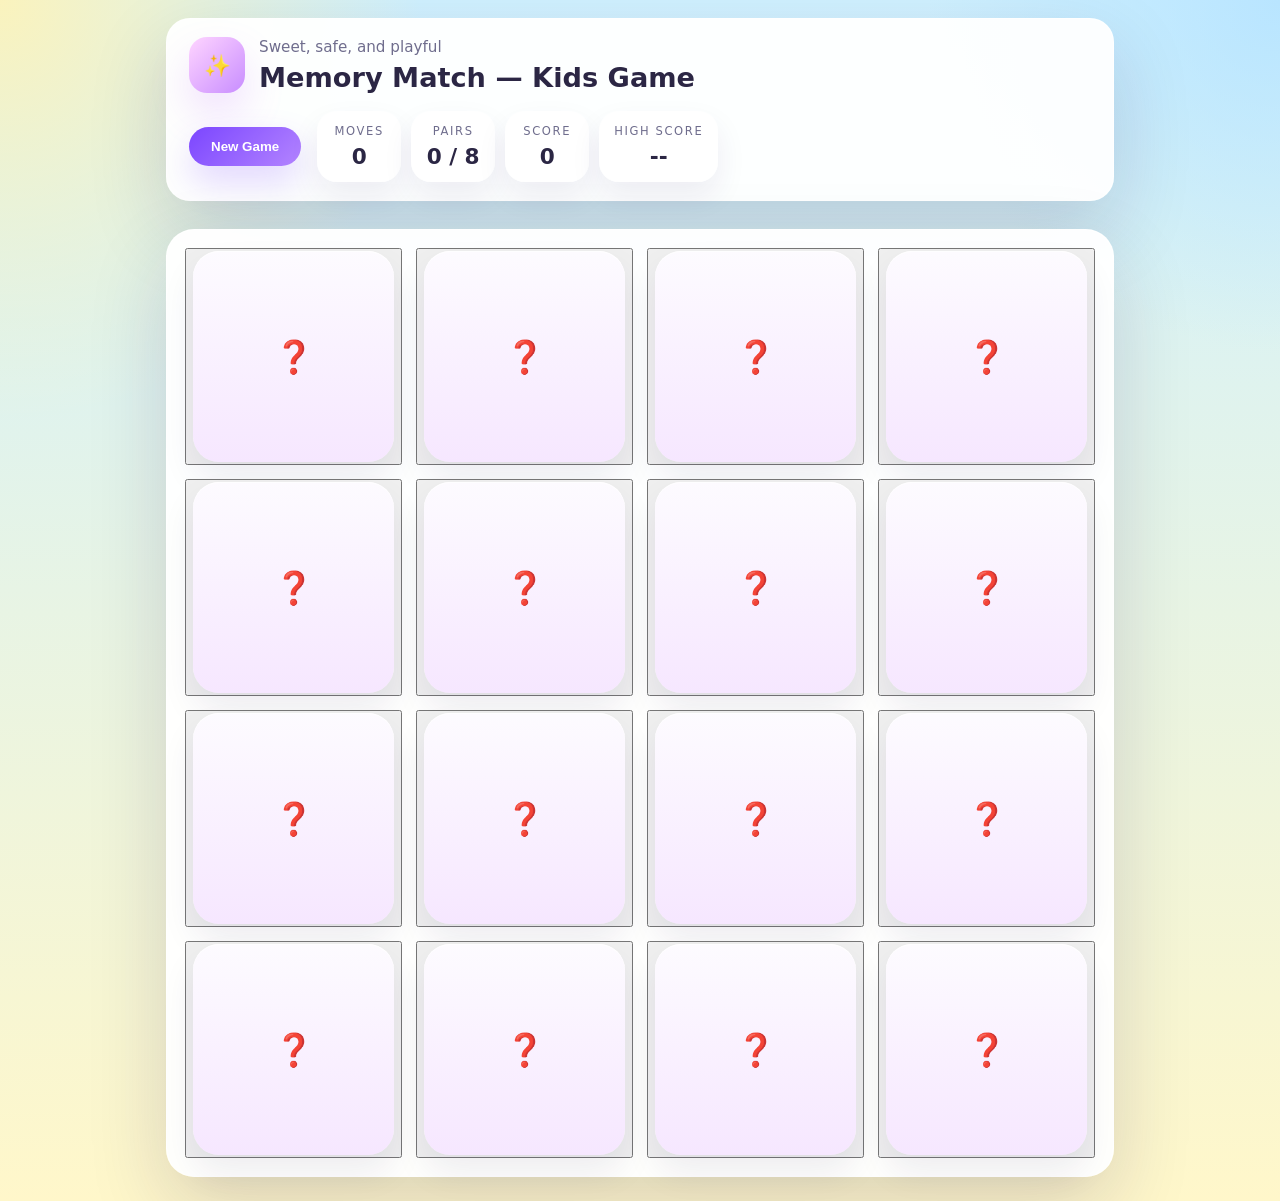
==== index.html @ 4221dbd0 "Add files via upload" ====
﻿<!DOCTYPE html>
<html lang="en">
<head>
  <meta charset="utf-8" />
  <meta name="viewport" content="width=device-width, initial-scale=1" />
  <title>Memory Match — Kids Game</title>
  <link rel="stylesheet" href="styles.css">
</head>
<body>
  <div class="page-shell">
    <header class="game-header">
      <div class="title-block">
        <div class="title-badge">✨</div>
        <div>
          <p class="subtitle">Sweet, safe, and playful</p>
          <h2>Memory Match — Kids Game</h2>
        </div>
      </div>

      <div class="header-controls">
        <button id="new-game" class="primary-button">New Game</button>
        <div class="score-board">
          <div class="score-chip"><span>Moves</span><strong id="moves">0</strong></div>
          <div class="score-chip"><span>Pairs</span><strong id="pairs">0 / 8</strong></div>
          <div class="score-chip"><span>Score</span><strong id="score">0</strong></div>
          <div class="score-chip"><span>High Score</span><strong id="high-score">--</strong></div>
        </div>
      </div>
    </header>

    <main class="game-area">
      <section class="board-shell">
        <div id="board" class="board" aria-label="Memory card matching board"></div>
      </section>
    </main>

    <div class="modal-overlay hidden" id="victory-modal" role="dialog" aria-modal="true" aria-labelledby="victory-title">
      <div class="modal-card">
        <div class="modal-hero">🎊</div>
        <h3 id="victory-title">You matched them all!</h3>
        <p class="modal-copy">Your memory is magical — great job!</p>
        <div class="modal-stats">
          <div><span>Moves</span><strong id="win-moves">0</strong></div>
          <div><span>Final Score</span><strong id="win-score">0</strong></div>
          <div><span>Best Score</span><strong id="win-high-score">--</strong></div>
        </div>
        <button id="modal-replay" class="primary-button">Play Again</button>
      </div>
    </div>

    <div class="confetti-layer" aria-hidden="true"></div>
  </div>

  <script src="script.js"></script>
</body>
</html>
---- styles.css ----
﻿:root {
  --sky: #7ce6ff;
  --sun: #fff59d;
  --cloud: #ffffff;
  --card: #fffdf9;
  --text: #2b2644;
  --text-muted: #6f6d8d;
  --primary: #7b46ff;
  --primary-soft: #b384ff;
  --shadow: 0 30px 80px rgba(29, 16, 83, 0.16);
}
* { box-sizing: border-box; }
html, body { margin: 0; min-height: 100%; }
body {
  font-family: 'Inter', system-ui, -apple-system, BlinkMacSystemFont, 'Segoe UI', sans-serif;
  background: radial-gradient(circle at top left, rgba(255, 243, 182, 0.9), transparent 24%),
              radial-gradient(circle at top right, rgba(179, 226, 255, 0.8), transparent 20%),
              linear-gradient(180deg, #d0f1ff 0%, #fff7ca 100%);
  color: var(--text);
}
img { display: block; max-width: 100%; }
.page-shell { max-width: 980px; margin: 0 auto; padding: 18px 16px 24px; }
.game-header {
  display: flex;
  flex-wrap: wrap;
  align-items: center;
  justify-content: space-between;
  gap: 18px;
  padding: 18px 22px;
  border-radius: 24px;
  background: rgba(255,255,255,0.94);
  box-shadow: var(--shadow);
  border: 1px solid rgba(255,255,255,0.85);
}
.title-block {
  display: flex;
  align-items: center;
  gap: 14px;
}
.title-badge {
  width: 56px;
  height: 56px;
  border-radius: 18px;
  display: grid;
  place-items: center;
  font-size: 1.35rem;
  background: linear-gradient(135deg, #ffd5ff, #c88dff);
  box-shadow: 0 20px 40px rgba(178, 84, 255, 0.18);
}
.subtitle {
  margin: 0 0 6px;
  color: var(--text-muted);
  font-size: 0.95rem;
}
.game-header h2 {
  margin: 0;
  font-size: 1.7rem;
}
.header-controls {
  display: flex;
  flex-wrap: wrap;
  align-items: center;
  gap: 16px;
}
.primary-button {
  background: linear-gradient(135deg, var(--primary), var(--primary-soft));
  border: none;
  color: white;
  padding: 12px 22px;
  border-radius: 999px;
  font-weight: 700;
  cursor: pointer;
  transition: transform 180ms ease, box-shadow 180ms ease;
  box-shadow: 0 16px 34px rgba(123, 70, 255, 0.22);
}
.primary-button:hover {
  transform: translateY(-2px);
  box-shadow: 0 22px 48px rgba(123, 70, 255, 0.26);
}
.score-board {
  display: grid;
  grid-template-columns: repeat(4, minmax(0, auto));
  gap: 10px;
}
.score-chip {
  background: rgba(255,255,255,0.96);
  border: 1px solid rgba(255,255,255,0.9);
  border-radius: 20px;
  padding: 12px 14px;
  min-width: 84px;
  text-align: center;
  box-shadow: 0 14px 30px rgba(55, 29, 107, 0.08);
}
.score-chip span {
  display: block;
  font-size: 0.72rem;
  text-transform: uppercase;
  letter-spacing: 0.14em;
  color: var(--text-muted);
}
.score-chip strong {
  display: block;
  margin-top: 6px;
  font-size: 1.35rem;
  color: var(--text);
}
.game-area {
  margin-top: 28px;
}
.board-shell {
  padding: 18px;
  border-radius: 28px;
  background: rgba(255,255,255,0.96);
  box-shadow: var(--shadow);
  border: 1px solid rgba(255,255,255,0.9);
}
.board {
  display: grid;
  grid-template-columns: repeat(4, minmax(0, 1fr));
  gap: 14px;
}
.card {
  width: 100%;
  aspect-ratio: 1 / 1;
  perspective: 1100px;
  min-height: 0;
}
.card-inner {
  width: 100%;
  height: 100%;
  position: relative;
  transform-style: preserve-3d;
  transition: transform 0.55s ease;
  cursor: pointer;
}
.card.revealed .card-inner {
  transform: rotateY(180deg);
}
.card-front,
.card-back {
  position: absolute;
  inset: 0;
  border-radius: 26px;
  backface-visibility: hidden;
  display: grid;
  place-items: center;
  transition: box-shadow 180ms ease, transform 180ms ease;
}
.card-front {
  background: linear-gradient(180deg, #fdfbff 0%, #f6e7ff 100%);
  box-shadow: inset 0 1px 0 rgba(255,255,255,0.8), 0 18px 34px rgba(38, 24, 89, 0.08);
}
.card-front::before {
  content: '❓';
  font-size: 2rem;
}
.card-back {
  transform: rotateY(180deg);
  background: linear-gradient(180deg, #ffffff 0%, #ffd9ff 100%);
  border: 1px solid rgba(255,255,255,0.85);
}
.card-back .emoji {
  font-size: clamp(2.2rem, 3vw, 3.6rem);
}
.card:hover:not(.revealed):not(.matched) .card-inner {
  transform: translateY(-4px);
}
.card.revealed .card-front,
.card.matched .card-front {
  box-shadow: inset 0 1px 0 rgba(255,255,255,0.9), 0 24px 40px rgba(84, 63, 167, 0.16);
}
.card.matched .card-inner {
  animation: pop-match 240ms ease forwards;
}
@keyframes pop-match {
  0% { transform: rotateY(180deg) scale(1); }
  50% { transform: rotateY(180deg) scale(1.08); }
  100% { transform: rotateY(180deg) scale(1); }
}
.modal-overlay {
  position: fixed;
  inset: 0;
  background: rgba(35, 24, 67, 0.62);
  display: flex;
  align-items: center;
  justify-content: center;
  padding: 20px;
  z-index: 50;
}
.modal-overlay.hidden {
  display: none;
}
.modal-card {
  width: min(520px, 100%);
  border-radius: 30px;
  background: white;
  padding: 32px 28px;
  text-align: center;
  box-shadow: var(--shadow);
  border: 1px solid rgba(255,255,255,0.82);
}
.modal-hero {
  font-size: 3rem;
  margin-bottom: 16px;
}
.modal-card h3 {
  margin: 0;
  font-size: 2rem;
}
.modal-copy {
  margin: 14px auto 20px;
  color: var(--text-muted);
  font-size: 1.05rem;
  max-width: 350px;
  line-height: 1.7;
}
.modal-stats {
  display: grid;
  grid-template-columns: repeat(3, minmax(0, 1fr));
  gap: 12px;
  margin-bottom: 22px;
}
.modal-stats div {
  background: #fbf6ff;
  border: 1px solid #f6edff;
  border-radius: 18px;
  padding: 14px 12px;
}
.modal-stats span {
  display: block;
  color: var(--text-muted);
  font-size: 0.75rem;
  text-transform: uppercase;
  letter-spacing: 0.12em;
}
.modal-stats strong {
  display: block;
  margin-top: 8px;
  font-size: 1.35rem;
  color: var(--text);
}
.confetti-layer {
  position: fixed;
  inset: 0;
  pointer-events: none;
  z-index: 45;
}
.confetti-piece,
.sparkle-piece,
.match-burst-piece {
  position: absolute;
  pointer-events: none;
  opacity: 0;
}
.confetti-piece {
  width: 10px;
  height: 18px;
  border-radius: 4px;
}
.sparkle-piece {
  width: 12px;
  height: 12px;
  border-radius: 999px;
}
.match-burst-piece {
  font-size: 1.1rem;
  line-height: 1;
  transform: translate(-50%, -50%);
  will-change: transform, opacity;
}
@keyframes confetti-fall {
  0% { opacity: 1; transform: translateY(0) rotate(0deg); }
  100% { opacity: 0; transform: translateY(120vh) rotate(720deg); }
}
@keyframes match-burst {
  0% {
    opacity: 1;
    transform: translate(-50%, -50%) scale(1) rotate(0deg);
  }
  100% {
    opacity: 0;
    transform: translate(calc(-50% + var(--dx)), calc(-50% + var(--dy))) scale(1.2) rotate(var(--rot));
  }
}
@keyframes sparkle-pop {
  0% { opacity: 1; transform: scale(0.2) translateY(0); }
  40% { transform: scale(1.1) translateY(-22px); }
  100% { opacity: 0; transform: scale(1.6) translateY(-50px); }
}
@media (max-width: 900px) {
  .hero-banner { grid-template-columns: 1fr; }
  .hero-copy { padding: 22px; }
  .score-board { grid-template-columns: repeat(2, minmax(0, auto)); width: 100%; }
}
@media (max-width: 700px) {
  .page-shell { padding: 20px 16px 28px; }
  .game-header { padding: 20px 20px; }
  .board { gap: 14px; }
}
@media (max-width: 600px) {
  .hero-copy h1 { font-size: 2.3rem; }
  .game-header { flex-direction: column; align-items: stretch; }
  .header-controls { justify-content: center; }
  .score-board { grid-template-columns: repeat(2, minmax(0, auto)); }
}
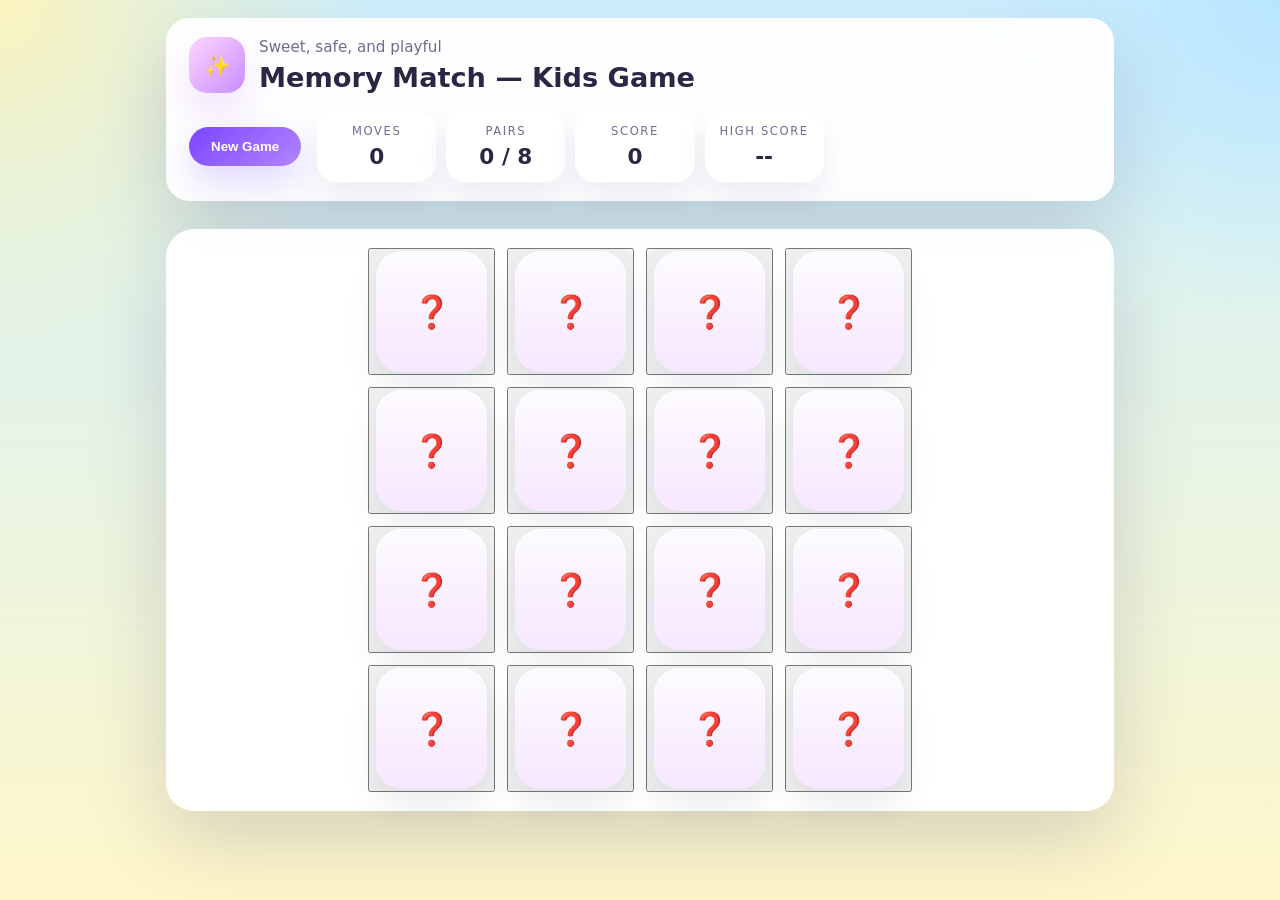
==== commit c221c626: "1st Commit" ====
--- a/index.html
+++ b/index.html
@@ -51,6 +51,8 @@
     <div class="confetti-layer" aria-hidden="true"></div>
   </div>
 
+  <div id="sr-live" class="sr-only" aria-live="polite" aria-atomic="true"></div>
+
   <script src="script.js"></script>
 </body>
 </html>
--- a/styles.css
+++ b/styles.css
@@ -8,6 +8,9 @@
   --primary: #7b46ff;
   --primary-soft: #b384ff;
   --shadow: 0 30px 80px rgba(29, 16, 83, 0.16);
+  /* viewport-derived sizing for a responsive 4x4 grid */
+  --board-viewport-offset: 260px; /* estimated header + paddings */
+  --card-size: clamp(40px, min(calc((100vh - var(--board-viewport-offset)) / 4 - 12px), calc((100vw - 48px) / 4)), 160px);
 }
 * { box-sizing: border-box; }
 html, body { margin: 0; min-height: 100%; }
@@ -19,7 +22,7 @@
   color: var(--text);
 }
 img { display: block; max-width: 100%; }
-.page-shell { max-width: 980px; margin: 0 auto; padding: 18px 16px 24px; }
+.page-shell { max-width: 980px; width: min(980px, 100%); margin: 0 auto; padding: 18px 16px 24px; }
 .game-header {
   display: flex;
   flex-wrap: wrap;
@@ -38,12 +41,12 @@
   gap: 14px;
 }
 .title-badge {
-  width: 56px;
-  height: 56px;
-  border-radius: 18px;
+  width: clamp(44px, 7vw, 56px);
+  height: clamp(44px, 7vw, 56px);
+  border-radius: clamp(12px, 3vw, 18px);
   display: grid;
   place-items: center;
-  font-size: 1.35rem;
+  font-size: clamp(1rem, 2.2vw, 1.35rem);
   background: linear-gradient(135deg, #ffd5ff, #c88dff);
   box-shadow: 0 20px 40px rgba(178, 84, 255, 0.18);
 }
@@ -54,7 +57,7 @@
 }
 .game-header h2 {
   margin: 0;
-  font-size: 1.7rem;
+  font-size: clamp(1.2rem, 2.6vw, 1.7rem);
 }
 .header-controls {
   display: flex;
@@ -77,9 +80,29 @@
   transform: translateY(-2px);
   box-shadow: 0 22px 48px rgba(123, 70, 255, 0.26);
 }
+
+/* Accessible focus styles */
+.card:focus-visible,
+.primary-button:focus-visible,
+.modal-card button:focus-visible {
+  outline: 3px solid rgba(123,70,255,0.18);
+  outline-offset: 4px;
+}
+
+.sr-only {
+  position: absolute !important;
+  width: 1px !important;
+  height: 1px !important;
+  padding: 0 !important;
+  margin: -1px !important;
+  overflow: hidden !important;
+  clip: rect(0, 0, 0, 0) !important;
+  white-space: nowrap !important;
+  border: 0 !important;
+}
 .score-board {
   display: grid;
-  grid-template-columns: repeat(4, minmax(0, auto));
+  grid-template-columns: repeat(4, minmax(0, 1fr));
   gap: 10px;
 }
 .score-chip {
@@ -116,11 +139,17 @@
 }
 .board {
   display: grid;
-  grid-template-columns: repeat(4, minmax(0, 1fr));
-  gap: 14px;
+  /* Force a 4-column layout using the computed card size so 4x4 fits viewport */
+  grid-template-columns: repeat(4, var(--card-size));
+  grid-auto-rows: var(--card-size);
+  gap: 12px;
+  align-items: start;
+  justify-content: center;
+  width: 100%;
 }
 .card {
-  width: 100%;
+  width: var(--card-size);
+  height: var(--card-size);
   aspect-ratio: 1 / 1;
   perspective: 1100px;
   min-height: 0;
@@ -290,16 +319,30 @@
 @media (max-width: 900px) {
   .hero-banner { grid-template-columns: 1fr; }
   .hero-copy { padding: 22px; }
-  .score-board { grid-template-columns: repeat(2, minmax(0, auto)); width: 100%; }
+  .score-board { grid-template-columns: repeat(2, minmax(0, 1fr)); width: 100%; }
+  .board { grid-template-columns: repeat(4, minmax(60px, 1fr)); gap: 12px; }
 }
 @media (max-width: 700px) {
   .page-shell { padding: 20px 16px 28px; }
   .game-header { padding: 20px 20px; }
-  .board { gap: 14px; }
+  .board { grid-template-columns: repeat(4, minmax(48px, 1fr)); gap: 10px; }
 }
 @media (max-width: 600px) {
   .hero-copy h1 { font-size: 2.3rem; }
   .game-header { flex-direction: column; align-items: stretch; }
   .header-controls { justify-content: center; }
-  .score-board { grid-template-columns: repeat(2, minmax(0, auto)); }
-}
+  .score-board { grid-template-columns: repeat(2, minmax(0, 1fr)); }
+  .primary-button { padding: 10px 16px; font-size: 0.95rem; }
+}
+@media (max-width: 420px) {
+  .board { grid-template-columns: repeat(4, minmax(40px, 1fr)); gap: 8px; }
+  .modal-card { padding: 20px; }
+  .modal-hero { font-size: 2rem; }
+}
+
+@media (max-width: 480px) {
+  .page-shell { max-width: 100%; padding-left: 12px; padding-right: 12px; }
+  .score-chip { min-width: 0; padding: 10px 8px; font-size: 0.9rem; }
+  .header-controls { gap: 8px; align-items: center; }
+  .title-block { gap: 10px; }
+}
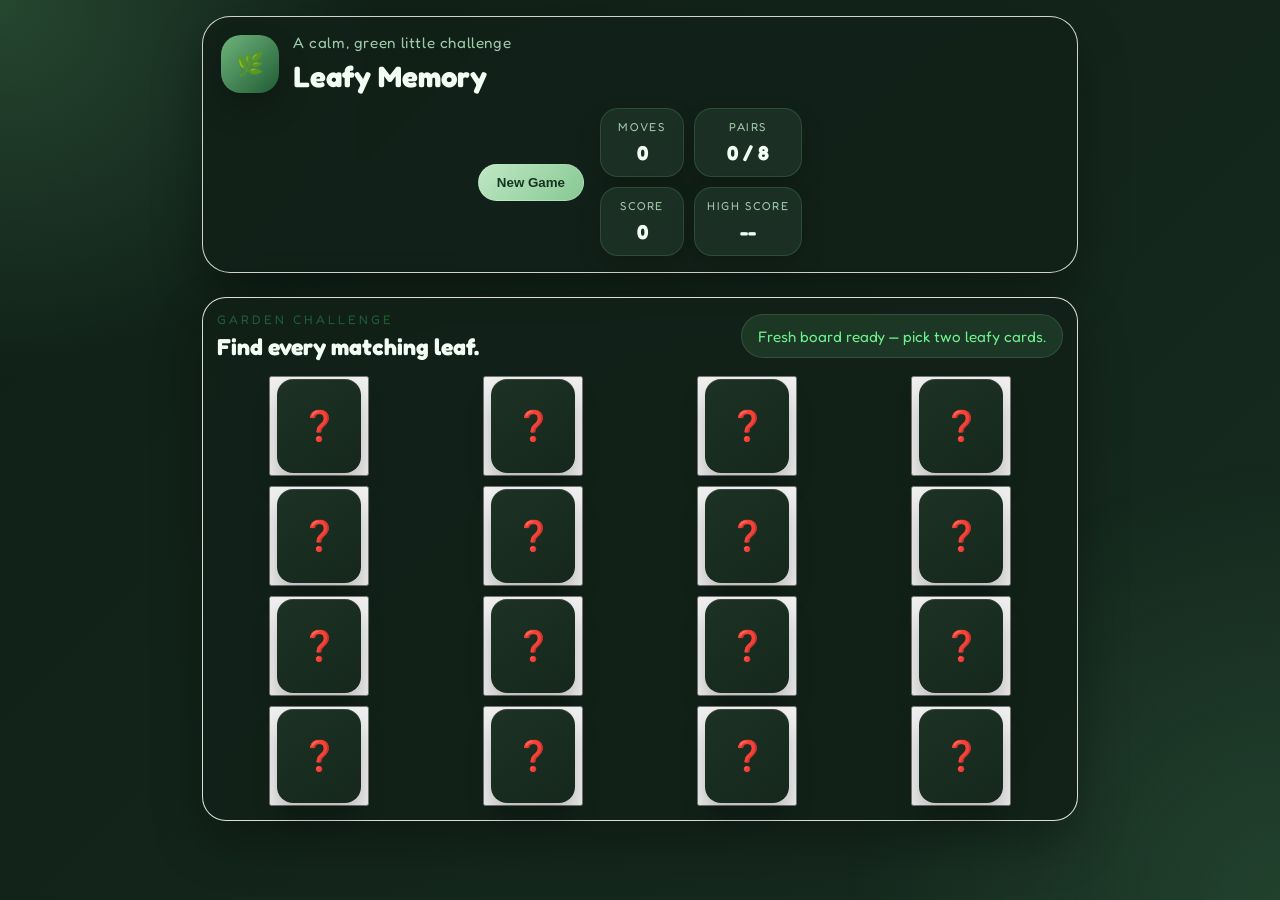
==== commit b389cdac: "lol" ====
--- a/index.html
+++ b/index.html
@@ -3,17 +3,21 @@
 <head>
   <meta charset="utf-8" />
   <meta name="viewport" content="width=device-width, initial-scale=1" />
-  <title>Memory Match — Kids Game</title>
-  <link rel="stylesheet" href="styles.css">
+  <meta name="theme-color" content="#e7f7e9" />
+  <title>Leafy Memory</title>
+  <link rel="preconnect" href="https://fonts.googleapis.com" />
+  <link rel="preconnect" href="https://fonts.gstatic.com" crossorigin />
+  <link href="https://fonts.googleapis.com/css2?family=Fredoka:wght@400;500;600;700&display=swap" rel="stylesheet" />
+  <link rel="stylesheet" href="styles.css" />
 </head>
 <body>
   <div class="page-shell">
     <header class="game-header">
       <div class="title-block">
-        <div class="title-badge">✨</div>
+        <div class="title-badge">🌿</div>
         <div>
-          <p class="subtitle">Sweet, safe, and playful</p>
-          <h2>Memory Match — Kids Game</h2>
+          <p class="subtitle">A calm, green little challenge</p>
+          <h1>Leafy Memory</h1>
         </div>
       </div>
 
@@ -30,15 +34,22 @@
 
     <main class="game-area">
       <section class="board-shell">
+        <div class="board-intro">
+          <div>
+            <p class="eyebrow">Garden challenge</p>
+            <h2>Find every matching leaf.</h2>
+          </div>
+          <div id="game-status" class="status-pill" aria-live="polite">Flip two cards to begin your leafy quest.</div>
+        </div>
         <div id="board" class="board" aria-label="Memory card matching board"></div>
       </section>
     </main>
 
     <div class="modal-overlay hidden" id="victory-modal" role="dialog" aria-modal="true" aria-labelledby="victory-title">
       <div class="modal-card">
-        <div class="modal-hero">🎊</div>
+        <div class="modal-hero">🎉</div>
         <h3 id="victory-title">You matched them all!</h3>
-        <p class="modal-copy">Your memory is magical — great job!</p>
+        <p class="modal-copy">Your memory is blooming beautifully.</p>
         <div class="modal-stats">
           <div><span>Moves</span><strong id="win-moves">0</strong></div>
           <div><span>Final Score</span><strong id="win-score">0</strong></div>
@@ -51,8 +62,6 @@
     <div class="confetti-layer" aria-hidden="true"></div>
   </div>
 
-  <div id="sr-live" class="sr-only" aria-live="polite" aria-atomic="true"></div>
-
   <script src="script.js"></script>
 </body>
 </html>
--- a/styles.css
+++ b/styles.css
@@ -1,39 +1,48 @@
 ﻿:root {
-  --sky: #7ce6ff;
-  --sun: #fff59d;
-  --cloud: #ffffff;
-  --card: #fffdf9;
-  --text: #2b2644;
-  --text-muted: #6f6d8d;
-  --primary: #7b46ff;
-  --primary-soft: #b384ff;
-  --shadow: 0 30px 80px rgba(29, 16, 83, 0.16);
-  /* viewport-derived sizing for a responsive 4x4 grid */
-  --board-viewport-offset: 260px; /* estimated header + paddings */
-  --card-size: clamp(40px, min(calc((100vh - var(--board-viewport-offset)) / 4 - 12px), calc((100vw - 48px) / 4)), 160px);
+  --bg: #0f1f16;
+  --bg-deep: #172b20;
+  --panel: rgba(18, 33, 24, 0.92);
+  --panel-strong: #1c2f25;
+  --text: #f3fff4;
+  --muted: #9fcaa8;
+  --accent: #3d8f54;
+  --accent-dark: #1f5c34;
+  --accent-soft: #6fb57b;
+  --accent-strong: #6ef08d;
+  --shadow: 0 22px 50px rgba(0, 0, 0, 0.32);
+  --card-front: linear-gradient(145deg, #1d3124 0%, #16281d 100%);
+  --card-back: linear-gradient(145deg, #285535 0%, #183423 100%);
 }
 * { box-sizing: border-box; }
 html, body { margin: 0; min-height: 100%; }
 body {
-  font-family: 'Inter', system-ui, -apple-system, BlinkMacSystemFont, 'Segoe UI', sans-serif;
-  background: radial-gradient(circle at top left, rgba(255, 243, 182, 0.9), transparent 24%),
-              radial-gradient(circle at top right, rgba(179, 226, 255, 0.8), transparent 20%),
-              linear-gradient(180deg, #d0f1ff 0%, #fff7ca 100%);
+  font-family: 'Fredoka', 'Trebuchet MS', sans-serif;
+  background:
+    radial-gradient(circle at top left, rgba(109, 196, 130, 0.24), transparent 24%),
+    linear-gradient(135deg, var(--bg) 0%, var(--bg-deep) 100%);
   color: var(--text);
 }
+body::before {
+  content: '';
+  position: fixed;
+  inset: 0;
+  background: radial-gradient(circle at bottom right, rgba(83, 170, 106, 0.18), transparent 28%);
+  pointer-events: none;
+}
 img { display: block; max-width: 100%; }
-.page-shell { max-width: 980px; width: min(980px, 100%); margin: 0 auto; padding: 18px 16px 24px; }
+.page-shell { max-width: 900px; margin: 0 auto; padding: 16px 12px 24px; }
 .game-header {
   display: flex;
   flex-wrap: wrap;
   align-items: center;
   justify-content: space-between;
-  gap: 18px;
-  padding: 18px 22px;
-  border-radius: 24px;
-  background: rgba(255,255,255,0.94);
+  gap: 14px;
+  padding: 16px 18px;
+  border-radius: 28px;
+  background: var(--panel);
   box-shadow: var(--shadow);
-  border: 1px solid rgba(255,255,255,0.85);
+  border: 1px solid rgba(255, 255, 255, 0.8);
+  backdrop-filter: blur(10px);
 }
 .title-block {
   display: flex;
@@ -41,23 +50,24 @@
   gap: 14px;
 }
 .title-badge {
-  width: clamp(44px, 7vw, 56px);
-  height: clamp(44px, 7vw, 56px);
-  border-radius: clamp(12px, 3vw, 18px);
+  width: 58px;
+  height: 58px;
+  border-radius: 20px;
   display: grid;
   place-items: center;
-  font-size: clamp(1rem, 2.2vw, 1.35rem);
-  background: linear-gradient(135deg, #ffd5ff, #c88dff);
-  box-shadow: 0 20px 40px rgba(178, 84, 255, 0.18);
+  font-size: 1.4rem;
+  background: linear-gradient(135deg, var(--accent-soft), var(--accent-dark));
+  box-shadow: 0 16px 30px rgba(0, 0, 0, 0.24);
 }
 .subtitle {
   margin: 0 0 6px;
-  color: var(--text-muted);
+  color: var(--muted);
   font-size: 0.95rem;
-}
-.game-header h2 {
+  letter-spacing: 0.04em;
+}
+.game-header h1 {
   margin: 0;
-  font-size: clamp(1.2rem, 2.6vw, 1.7rem);
+  font-size: clamp(1.5rem, 2.3vw, 2rem);
 }
 .header-controls {
   display: flex;
@@ -66,93 +76,98 @@
   gap: 16px;
 }
 .primary-button {
-  background: linear-gradient(135deg, var(--primary), var(--primary-soft));
-  border: none;
-  color: white;
-  padding: 12px 22px;
+  background: linear-gradient(135deg, #bfe8c2 0%, #87c894 100%);
+  border: 1px solid rgba(255, 255, 255, 0.18);
+  color: #163321;
+  padding: 10px 18px;
   border-radius: 999px;
   font-weight: 700;
   cursor: pointer;
-  transition: transform 180ms ease, box-shadow 180ms ease;
-  box-shadow: 0 16px 34px rgba(123, 70, 255, 0.22);
+  transition: transform 180ms ease, box-shadow 180ms ease, background 180ms ease;
+  box-shadow: none;
 }
 .primary-button:hover {
-  transform: translateY(-2px);
-  box-shadow: 0 22px 48px rgba(123, 70, 255, 0.26);
-}
-
-/* Accessible focus styles */
-.card:focus-visible,
-.primary-button:focus-visible,
-.modal-card button:focus-visible {
-  outline: 3px solid rgba(123,70,255,0.18);
-  outline-offset: 4px;
-}
-
-.sr-only {
-  position: absolute !important;
-  width: 1px !important;
-  height: 1px !important;
-  padding: 0 !important;
-  margin: -1px !important;
-  overflow: hidden !important;
-  clip: rect(0, 0, 0, 0) !important;
-  white-space: nowrap !important;
-  border: 0 !important;
+  transform: translateY(-1px);
+  background: linear-gradient(135deg, #cfeecf 0%, #95d1a2 100%);
+  box-shadow: none;
 }
 .score-board {
   display: grid;
-  grid-template-columns: repeat(4, minmax(0, 1fr));
+  grid-template-columns: repeat(4, minmax(0, auto));
   gap: 10px;
 }
 .score-chip {
-  background: rgba(255,255,255,0.96);
-  border: 1px solid rgba(255,255,255,0.9);
-  border-radius: 20px;
-  padding: 12px 14px;
+  background: var(--panel-strong);
+  border: 1px solid rgba(109, 196, 130, 0.2);
+  border-radius: 18px;
+  padding: 11px 12px;
   min-width: 84px;
   text-align: center;
-  box-shadow: 0 14px 30px rgba(55, 29, 107, 0.08);
+  box-shadow: 0 10px 24px rgba(0, 0, 0, 0.16);
 }
 .score-chip span {
   display: block;
   font-size: 0.72rem;
   text-transform: uppercase;
   letter-spacing: 0.14em;
-  color: var(--text-muted);
+  color: var(--muted);
 }
 .score-chip strong {
   display: block;
   margin-top: 6px;
-  font-size: 1.35rem;
+  font-size: 1.26rem;
   color: var(--text);
 }
 .game-area {
-  margin-top: 28px;
+  margin-top: 24px;
 }
 .board-shell {
-  padding: 18px;
-  border-radius: 28px;
-  background: rgba(255,255,255,0.96);
+  padding: 14px;
+  border-radius: 24px;
+  background: var(--panel);
   box-shadow: var(--shadow);
-  border: 1px solid rgba(255,255,255,0.9);
+  border: 1px solid rgba(255, 255, 255, 0.85);
+  backdrop-filter: blur(8px);
+}
+.board-intro {
+  display: flex;
+  flex-wrap: wrap;
+  align-items: center;
+  justify-content: space-between;
+  gap: 12px;
+  margin-bottom: 16px;
+}
+.eyebrow {
+  margin: 0 0 6px;
+  font-size: 0.78rem;
+  text-transform: uppercase;
+  letter-spacing: 0.24em;
+  color: var(--accent-dark);
+}
+.board-intro h2 {
+  margin: 0;
+  font-size: clamp(1.15rem, 1.8vw, 1.45rem);
+}
+.status-pill {
+  background: rgba(109, 196, 130, 0.14);
+  color: var(--accent-strong);
+  padding: 0.7rem 1rem;
+  border-radius: 999px;
+  font-size: 0.95rem;
+  border: 1px solid rgba(109, 196, 130, 0.2);
 }
 .board {
   display: grid;
-  /* Force a 4-column layout using the computed card size so 4x4 fits viewport */
-  grid-template-columns: repeat(4, var(--card-size));
-  grid-auto-rows: var(--card-size);
-  gap: 12px;
-  align-items: start;
-  justify-content: center;
+  grid-template-columns: repeat(4, minmax(0, 1fr));
+  gap: 10px;
+}
+.card {
   width: 100%;
-}
-.card {
-  width: var(--card-size);
-  height: var(--card-size);
   aspect-ratio: 1 / 1;
   perspective: 1100px;
   min-height: 0;
+  max-width: 100px;
+  margin: 0 auto;
 }
 .card-inner {
   width: 100%;
@@ -169,34 +184,35 @@
 .card-back {
   position: absolute;
   inset: 0;
-  border-radius: 26px;
+  border-radius: 16px;
   backface-visibility: hidden;
   display: grid;
   place-items: center;
   transition: box-shadow 180ms ease, transform 180ms ease;
 }
 .card-front {
-  background: linear-gradient(180deg, #fdfbff 0%, #f6e7ff 100%);
-  box-shadow: inset 0 1px 0 rgba(255,255,255,0.8), 0 18px 34px rgba(38, 24, 89, 0.08);
+  background: var(--card-front);
+  box-shadow: inset 0 1px 0 rgba(255,255,255,0.12), 0 16px 24px rgba(0, 0, 0, 0.22);
 }
 .card-front::before {
   content: '❓';
-  font-size: 2rem;
+  font-size: 1.85rem;
 }
 .card-back {
   transform: rotateY(180deg);
-  background: linear-gradient(180deg, #ffffff 0%, #ffd9ff 100%);
-  border: 1px solid rgba(255,255,255,0.85);
+  background: var(--card-back);
+  border: 1px solid rgba(109, 196, 130, 0.24);
 }
 .card-back .emoji {
-  font-size: clamp(2.2rem, 3vw, 3.6rem);
+  font-size: clamp(2rem, 3.2vw, 3.2rem);
+  filter: drop-shadow(0 6px 10px rgba(24, 63, 39, 0.12));
 }
 .card:hover:not(.revealed):not(.matched) .card-inner {
-  transform: translateY(-4px);
+  transform: translateY(-3px);
 }
 .card.revealed .card-front,
 .card.matched .card-front {
-  box-shadow: inset 0 1px 0 rgba(255,255,255,0.9), 0 24px 40px rgba(84, 63, 167, 0.16);
+  box-shadow: inset 0 1px 0 rgba(255,255,255,0.9), 0 20px 32px rgba(47, 107, 63, 0.14);
 }
 .card.matched .card-inner {
   animation: pop-match 240ms ease forwards;
@@ -209,7 +225,7 @@
 .modal-overlay {
   position: fixed;
   inset: 0;
-  background: rgba(35, 24, 67, 0.62);
+  background: rgba(24, 63, 39, 0.55);
   display: flex;
   align-items: center;
   justify-content: center;
@@ -226,7 +242,7 @@
   padding: 32px 28px;
   text-align: center;
   box-shadow: var(--shadow);
-  border: 1px solid rgba(255,255,255,0.82);
+  border: 1px solid rgba(255,255,255,0.84);
 }
 .modal-hero {
   font-size: 3rem;
@@ -234,38 +250,38 @@
 }
 .modal-card h3 {
   margin: 0;
-  font-size: 2rem;
+  font-size: 1.8rem;
 }
 .modal-copy {
-  margin: 14px auto 20px;
-  color: var(--text-muted);
-  font-size: 1.05rem;
-  max-width: 350px;
-  line-height: 1.7;
+  margin: 12px auto 18px;
+  color: var(--muted);
+  font-size: 1rem;
+  max-width: 340px;
+  line-height: 1.6;
 }
 .modal-stats {
   display: grid;
   grid-template-columns: repeat(3, minmax(0, 1fr));
-  gap: 12px;
-  margin-bottom: 22px;
+  gap: 10px;
+  margin-bottom: 20px;
 }
 .modal-stats div {
-  background: #fbf6ff;
-  border: 1px solid #f6edff;
-  border-radius: 18px;
-  padding: 14px 12px;
+  background: #f4fdf5;
+  border: 1px solid #e4f4e8;
+  border-radius: 16px;
+  padding: 12px 10px;
 }
 .modal-stats span {
   display: block;
-  color: var(--text-muted);
-  font-size: 0.75rem;
+  color: var(--muted);
+  font-size: 0.72rem;
   text-transform: uppercase;
   letter-spacing: 0.12em;
 }
 .modal-stats strong {
   display: block;
   margin-top: 8px;
-  font-size: 1.35rem;
+  font-size: 1.2rem;
   color: var(--text);
 }
 .confetti-layer {
@@ -317,32 +333,43 @@
   100% { opacity: 0; transform: scale(1.6) translateY(-50px); }
 }
 @media (max-width: 900px) {
-  .hero-banner { grid-template-columns: 1fr; }
-  .hero-copy { padding: 22px; }
-  .score-board { grid-template-columns: repeat(2, minmax(0, 1fr)); width: 100%; }
-  .board { grid-template-columns: repeat(4, minmax(60px, 1fr)); gap: 12px; }
+  .game-header {
+    flex-direction: column;
+    align-items: flex-start;
+  }
+  .header-controls {
+    width: 100%;
+    justify-content: space-between;
+  }
+  .score-board {
+    grid-template-columns: repeat(2, minmax(0, 1fr));
+    width: 100%;
+  }
 }
 @media (max-width: 700px) {
-  .page-shell { padding: 20px 16px 28px; }
-  .game-header { padding: 20px 20px; }
-  .board { grid-template-columns: repeat(4, minmax(48px, 1fr)); gap: 10px; }
+  .page-shell { padding: 12px 10px 20px; }
+  .game-header, .board-shell { padding: 14px; }
+  .board { gap: 8px; }
+  .card { max-width: 82px; }
+  .board-intro { flex-direction: column; align-items: flex-start; }
 }
 @media (max-width: 600px) {
+  .header-controls {
+    flex-direction: column;
+    align-items: stretch;
+  }
+  .primary-button {
+    width: 100%;
+  }
+  .score-board {
+    grid-template-columns: repeat(2, minmax(0, 1fr));
+  }
+  .modal-stats {
+    grid-template-columns: 1fr;
+  }
+}
   .hero-copy h1 { font-size: 2.3rem; }
   .game-header { flex-direction: column; align-items: stretch; }
   .header-controls { justify-content: center; }
-  .score-board { grid-template-columns: repeat(2, minmax(0, 1fr)); }
-  .primary-button { padding: 10px 16px; font-size: 0.95rem; }
-}
-@media (max-width: 420px) {
-  .board { grid-template-columns: repeat(4, minmax(40px, 1fr)); gap: 8px; }
-  .modal-card { padding: 20px; }
-  .modal-hero { font-size: 2rem; }
-}
-
-@media (max-width: 480px) {
-  .page-shell { max-width: 100%; padding-left: 12px; padding-right: 12px; }
-  .score-chip { min-width: 0; padding: 10px 8px; font-size: 0.9rem; }
-  .header-controls { gap: 8px; align-items: center; }
-  .title-block { gap: 10px; }
-}
+  .score-board { grid-template-columns: repeat(2, minmax(0, auto)); }
+}
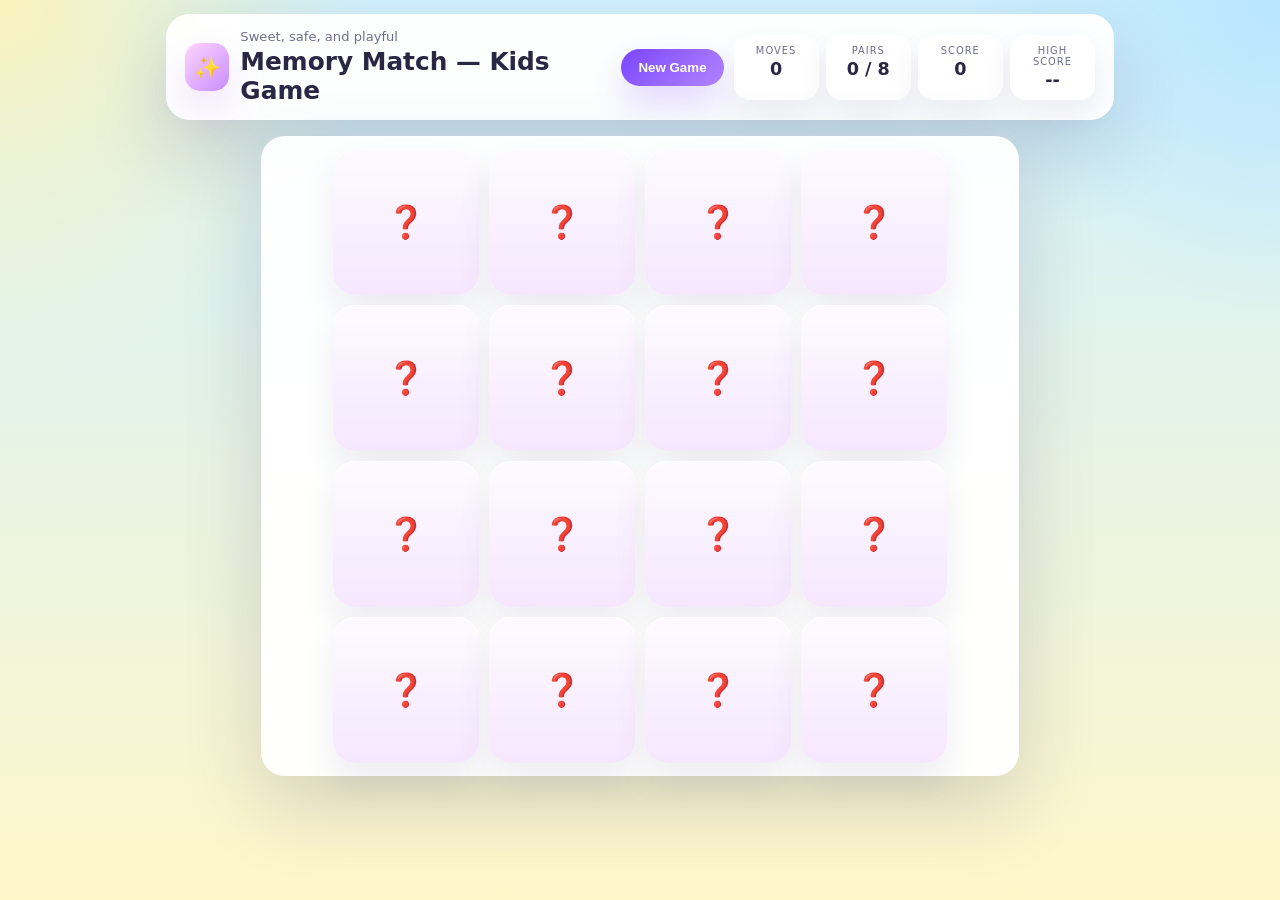
==== commit d1b19b7a: "Merge branch 'main' of https://github.com/bysehrish/Memory-Match" ====
--- a/index.html
+++ b/index.html
@@ -3,21 +3,17 @@
 <head>
   <meta charset="utf-8" />
   <meta name="viewport" content="width=device-width, initial-scale=1" />
-  <meta name="theme-color" content="#e7f7e9" />
-  <title>Leafy Memory</title>
-  <link rel="preconnect" href="https://fonts.googleapis.com" />
-  <link rel="preconnect" href="https://fonts.gstatic.com" crossorigin />
-  <link href="https://fonts.googleapis.com/css2?family=Fredoka:wght@400;500;600;700&display=swap" rel="stylesheet" />
-  <link rel="stylesheet" href="styles.css" />
+  <title>Memory Match — Kids Game</title>
+  <link rel="stylesheet" href="styles.css">
 </head>
 <body>
   <div class="page-shell">
     <header class="game-header">
       <div class="title-block">
-        <div class="title-badge">🌿</div>
+        <div class="title-badge">✨</div>
         <div>
-          <p class="subtitle">A calm, green little challenge</p>
-          <h1>Leafy Memory</h1>
+          <p class="subtitle">Sweet, safe, and playful</p>
+          <h2>Memory Match — Kids Game</h2>
         </div>
       </div>
 
@@ -34,22 +30,15 @@
 
     <main class="game-area">
       <section class="board-shell">
-        <div class="board-intro">
-          <div>
-            <p class="eyebrow">Garden challenge</p>
-            <h2>Find every matching leaf.</h2>
-          </div>
-          <div id="game-status" class="status-pill" aria-live="polite">Flip two cards to begin your leafy quest.</div>
-        </div>
         <div id="board" class="board" aria-label="Memory card matching board"></div>
       </section>
     </main>
 
     <div class="modal-overlay hidden" id="victory-modal" role="dialog" aria-modal="true" aria-labelledby="victory-title">
       <div class="modal-card">
-        <div class="modal-hero">🎉</div>
+        <div class="modal-hero">🎊</div>
         <h3 id="victory-title">You matched them all!</h3>
-        <p class="modal-copy">Your memory is blooming beautifully.</p>
+        <p class="modal-copy">Your memory is magical — great job!</p>
         <div class="modal-stats">
           <div><span>Moves</span><strong id="win-moves">0</strong></div>
           <div><span>Final Score</span><strong id="win-score">0</strong></div>
@@ -62,6 +51,8 @@
     <div class="confetti-layer" aria-hidden="true"></div>
   </div>
 
+  <div id="sr-live" class="sr-only" aria-live="polite" aria-atomic="true"></div>
+
   <script src="script.js"></script>
 </body>
 </html>
--- a/styles.css
+++ b/styles.css
@@ -1,48 +1,39 @@
 ﻿:root {
-  --bg: #0f1f16;
-  --bg-deep: #172b20;
-  --panel: rgba(18, 33, 24, 0.92);
-  --panel-strong: #1c2f25;
-  --text: #f3fff4;
-  --muted: #9fcaa8;
-  --accent: #3d8f54;
-  --accent-dark: #1f5c34;
-  --accent-soft: #6fb57b;
-  --accent-strong: #6ef08d;
-  --shadow: 0 22px 50px rgba(0, 0, 0, 0.32);
-  --card-front: linear-gradient(145deg, #1d3124 0%, #16281d 100%);
-  --card-back: linear-gradient(145deg, #285535 0%, #183423 100%);
+  --sky: #7ce6ff;
+  --sun: #fff59d;
+  --cloud: #ffffff;
+  --card: #fffdf9;
+  --text: #2b2644;
+  --text-muted: #6f6d8d;
+  --primary: #7b46ff;
+  --primary-soft: #b384ff;
+  --shadow: 0 30px 80px rgba(29, 16, 83, 0.16);
+  /* viewport-derived sizing for a responsive 4x4 grid */
+  --board-viewport-offset: 260px; /* estimated header + paddings */
+  --card-size: clamp(40px, min(calc((100vh - var(--board-viewport-offset)) / 4 - 12px), calc((100vw - 48px) / 4)), 160px);
 }
 * { box-sizing: border-box; }
 html, body { margin: 0; min-height: 100%; }
 body {
-  font-family: 'Fredoka', 'Trebuchet MS', sans-serif;
-  background:
-    radial-gradient(circle at top left, rgba(109, 196, 130, 0.24), transparent 24%),
-    linear-gradient(135deg, var(--bg) 0%, var(--bg-deep) 100%);
+  font-family: 'Inter', system-ui, -apple-system, BlinkMacSystemFont, 'Segoe UI', sans-serif;
+  background: radial-gradient(circle at top left, rgba(255, 243, 182, 0.9), transparent 24%),
+              radial-gradient(circle at top right, rgba(179, 226, 255, 0.8), transparent 20%),
+              linear-gradient(180deg, #d0f1ff 0%, #fff7ca 100%);
   color: var(--text);
 }
-body::before {
-  content: '';
-  position: fixed;
-  inset: 0;
-  background: radial-gradient(circle at bottom right, rgba(83, 170, 106, 0.18), transparent 28%);
-  pointer-events: none;
-}
 img { display: block; max-width: 100%; }
-.page-shell { max-width: 900px; margin: 0 auto; padding: 16px 12px 24px; }
+.page-shell { max-width: 980px; margin: 0 auto; padding: 18px 16px 24px; }
 .game-header {
   display: flex;
   flex-wrap: wrap;
   align-items: center;
   justify-content: space-between;
-  gap: 14px;
-  padding: 16px 18px;
-  border-radius: 28px;
-  background: var(--panel);
+  gap: 18px;
+  padding: 18px 22px;
+  border-radius: 24px;
+  background: rgba(255,255,255,0.94);
   box-shadow: var(--shadow);
-  border: 1px solid rgba(255, 255, 255, 0.8);
-  backdrop-filter: blur(10px);
+  border: 1px solid rgba(255,255,255,0.85);
 }
 .title-block {
   display: flex;
@@ -50,24 +41,23 @@
   gap: 14px;
 }
 .title-badge {
-  width: 58px;
-  height: 58px;
-  border-radius: 20px;
+  width: clamp(44px, 7vw, 56px);
+  height: clamp(44px, 7vw, 56px);
+  border-radius: clamp(12px, 3vw, 18px);
   display: grid;
   place-items: center;
-  font-size: 1.4rem;
-  background: linear-gradient(135deg, var(--accent-soft), var(--accent-dark));
-  box-shadow: 0 16px 30px rgba(0, 0, 0, 0.24);
+  font-size: clamp(1rem, 2.2vw, 1.35rem);
+  background: linear-gradient(135deg, #ffd5ff, #c88dff);
+  box-shadow: 0 20px 40px rgba(178, 84, 255, 0.18);
 }
 .subtitle {
   margin: 0 0 6px;
-  color: var(--muted);
+  color: var(--text-muted);
   font-size: 0.95rem;
-  letter-spacing: 0.04em;
-}
-.game-header h1 {
+}
+.game-header h2 {
   margin: 0;
-  font-size: clamp(1.5rem, 2.3vw, 2rem);
+  font-size: clamp(1.2rem, 2.6vw, 1.7rem);
 }
 .header-controls {
   display: flex;
@@ -76,98 +66,79 @@
   gap: 16px;
 }
 .primary-button {
-  background: linear-gradient(135deg, #bfe8c2 0%, #87c894 100%);
-  border: 1px solid rgba(255, 255, 255, 0.18);
-  color: #163321;
-  padding: 10px 18px;
+  background: linear-gradient(135deg, var(--primary), var(--primary-soft));
+  border: none;
+  color: white;
+  padding: 12px 22px;
   border-radius: 999px;
   font-weight: 700;
   cursor: pointer;
-  transition: transform 180ms ease, box-shadow 180ms ease, background 180ms ease;
-  box-shadow: none;
+  transition: transform 180ms ease, box-shadow 180ms ease;
+  box-shadow: 0 16px 34px rgba(123, 70, 255, 0.22);
 }
 .primary-button:hover {
-  transform: translateY(-1px);
-  background: linear-gradient(135deg, #cfeecf 0%, #95d1a2 100%);
-  box-shadow: none;
+  transform: translateY(-2px);
+  box-shadow: 0 22px 48px rgba(123, 70, 255, 0.26);
 }
 .score-board {
   display: grid;
-  grid-template-columns: repeat(4, minmax(0, auto));
+  grid-template-columns: repeat(4, minmax(0, 1fr));
   gap: 10px;
 }
 .score-chip {
-  background: var(--panel-strong);
-  border: 1px solid rgba(109, 196, 130, 0.2);
-  border-radius: 18px;
-  padding: 11px 12px;
+  background: rgba(255,255,255,0.96);
+  border: 1px solid rgba(255,255,255,0.9);
+  border-radius: 20px;
+  padding: 12px 14px;
   min-width: 84px;
   text-align: center;
-  box-shadow: 0 10px 24px rgba(0, 0, 0, 0.16);
+  box-shadow: 0 14px 30px rgba(55, 29, 107, 0.08);
 }
 .score-chip span {
   display: block;
   font-size: 0.72rem;
   text-transform: uppercase;
   letter-spacing: 0.14em;
-  color: var(--muted);
+  color: var(--text-muted);
 }
 .score-chip strong {
   display: block;
   margin-top: 6px;
-  font-size: 1.26rem;
+  font-size: 1.35rem;
   color: var(--text);
 }
 .game-area {
-  margin-top: 24px;
+  margin-top: 28px;
+  display: grid;
+  place-items: start center;
 }
 .board-shell {
-  padding: 14px;
-  border-radius: 24px;
-  background: var(--panel);
+  width: min(100%, 944px);
+  padding: 18px;
+  border-radius: 28px;
+  background: rgba(255,255,255,0.96);
   box-shadow: var(--shadow);
-  border: 1px solid rgba(255, 255, 255, 0.85);
-  backdrop-filter: blur(8px);
-}
-.board-intro {
-  display: flex;
-  flex-wrap: wrap;
-  align-items: center;
-  justify-content: space-between;
+  border: 1px solid rgba(255,255,255,0.9);
+}
+.board {
+  display: grid;
+  /* Force a 4-column layout using the computed card size so 4x4 fits viewport */
+  grid-template-columns: repeat(4, var(--card-size));
+  grid-auto-rows: var(--card-size);
   gap: 12px;
-  margin-bottom: 16px;
-}
-.eyebrow {
-  margin: 0 0 6px;
-  font-size: 0.78rem;
-  text-transform: uppercase;
-  letter-spacing: 0.24em;
-  color: var(--accent-dark);
-}
-.board-intro h2 {
-  margin: 0;
-  font-size: clamp(1.15rem, 1.8vw, 1.45rem);
-}
-.status-pill {
-  background: rgba(109, 196, 130, 0.14);
-  color: var(--accent-strong);
-  padding: 0.7rem 1rem;
-  border-radius: 999px;
-  font-size: 0.95rem;
-  border: 1px solid rgba(109, 196, 130, 0.2);
-}
-.board {
-  display: grid;
-  grid-template-columns: repeat(4, minmax(0, 1fr));
-  gap: 10px;
+  align-items: start;
+  justify-content: center;
+  width: 100%;
 }
 .card {
-  width: 100%;
+  width: var(--card-size);
+  height: var(--card-size);
   aspect-ratio: 1 / 1;
   perspective: 1100px;
   min-height: 0;
-  max-width: 100px;
-  margin: 0 auto;
+  padding: 0;
+  border: 0;
+  background: transparent;
 }
 .card-inner {
   width: 100%;
@@ -184,35 +155,34 @@
 .card-back {
   position: absolute;
   inset: 0;
-  border-radius: 16px;
+  border-radius: 26px;
   backface-visibility: hidden;
   display: grid;
   place-items: center;
   transition: box-shadow 180ms ease, transform 180ms ease;
 }
 .card-front {
-  background: var(--card-front);
-  box-shadow: inset 0 1px 0 rgba(255,255,255,0.12), 0 16px 24px rgba(0, 0, 0, 0.22);
+  background: linear-gradient(180deg, #fdfbff 0%, #f6e7ff 100%);
+  box-shadow: inset 0 1px 0 rgba(255,255,255,0.8), 0 18px 34px rgba(38, 24, 89, 0.08);
 }
 .card-front::before {
   content: '❓';
-  font-size: 1.85rem;
+  font-size: 2rem;
 }
 .card-back {
   transform: rotateY(180deg);
-  background: var(--card-back);
-  border: 1px solid rgba(109, 196, 130, 0.24);
+  background: linear-gradient(180deg, #ffffff 0%, #ffd9ff 100%);
+  border: 1px solid rgba(255,255,255,0.85);
 }
 .card-back .emoji {
-  font-size: clamp(2rem, 3.2vw, 3.2rem);
-  filter: drop-shadow(0 6px 10px rgba(24, 63, 39, 0.12));
+  font-size: clamp(2.2rem, 3vw, 3.6rem);
 }
 .card:hover:not(.revealed):not(.matched) .card-inner {
-  transform: translateY(-3px);
+  transform: translateY(-4px);
 }
 .card.revealed .card-front,
 .card.matched .card-front {
-  box-shadow: inset 0 1px 0 rgba(255,255,255,0.9), 0 20px 32px rgba(47, 107, 63, 0.14);
+  box-shadow: inset 0 1px 0 rgba(255,255,255,0.9), 0 24px 40px rgba(84, 63, 167, 0.16);
 }
 .card.matched .card-inner {
   animation: pop-match 240ms ease forwards;
@@ -225,7 +195,7 @@
 .modal-overlay {
   position: fixed;
   inset: 0;
-  background: rgba(24, 63, 39, 0.55);
+  background: rgba(35, 24, 67, 0.62);
   display: flex;
   align-items: center;
   justify-content: center;
@@ -242,7 +212,7 @@
   padding: 32px 28px;
   text-align: center;
   box-shadow: var(--shadow);
-  border: 1px solid rgba(255,255,255,0.84);
+  border: 1px solid rgba(255,255,255,0.82);
 }
 .modal-hero {
   font-size: 3rem;
@@ -250,38 +220,38 @@
 }
 .modal-card h3 {
   margin: 0;
-  font-size: 1.8rem;
+  font-size: 2rem;
 }
 .modal-copy {
-  margin: 12px auto 18px;
-  color: var(--muted);
-  font-size: 1rem;
-  max-width: 340px;
-  line-height: 1.6;
+  margin: 14px auto 20px;
+  color: var(--text-muted);
+  font-size: 1.05rem;
+  max-width: 350px;
+  line-height: 1.7;
 }
 .modal-stats {
   display: grid;
   grid-template-columns: repeat(3, minmax(0, 1fr));
-  gap: 10px;
-  margin-bottom: 20px;
+  gap: 12px;
+  margin-bottom: 22px;
 }
 .modal-stats div {
-  background: #f4fdf5;
-  border: 1px solid #e4f4e8;
-  border-radius: 16px;
-  padding: 12px 10px;
+  background: #fbf6ff;
+  border: 1px solid #f6edff;
+  border-radius: 18px;
+  padding: 14px 12px;
 }
 .modal-stats span {
   display: block;
-  color: var(--muted);
-  font-size: 0.72rem;
+  color: var(--text-muted);
+  font-size: 0.75rem;
   text-transform: uppercase;
   letter-spacing: 0.12em;
 }
 .modal-stats strong {
   display: block;
   margin-top: 8px;
-  font-size: 1.2rem;
+  font-size: 1.35rem;
   color: var(--text);
 }
 .confetti-layer {
@@ -332,44 +302,61 @@
   40% { transform: scale(1.1) translateY(-22px); }
   100% { opacity: 0; transform: scale(1.6) translateY(-50px); }
 }
+/* Keep the full game visible on typical 1024–1440px laptop screens. */
+@media (min-width: 901px) and (max-width: 1439px),
+       (min-width: 901px) and (max-height: 900px) {
+  .page-shell {
+    display: flex;
+    flex-direction: column;
+    padding-block: 14px 18px;
+  }
+  .game-header { flex-wrap: nowrap; gap: 14px; padding: 14px 18px; }
+  .title-block { gap: 11px; }
+  .title-badge { width: 48px; height: 48px; border-radius: 15px; }
+  .subtitle { margin-bottom: 3px; font-size: 0.82rem; }
+  .game-header h2 { font-size: clamp(1.25rem, 2vw, 1.55rem); }
+  .header-controls { flex-wrap: nowrap; gap: 10px; }
+  .primary-button { padding: 11px 17px; white-space: nowrap; }
+  .score-board { gap: 7px; }
+  .score-chip { min-width: 70px; padding: 9px 10px; border-radius: 16px; }
+  .score-chip span { font-size: 0.62rem; letter-spacing: 0.1em; }
+  .score-chip strong { margin-top: 3px; font-size: 1.1rem; }
+  .game-area { flex: 1; min-height: 0; margin-top: 16px; align-items: start; }
+  .board-shell {
+    width: min(100%, calc(100vh - 142px));
+    width: min(100%, calc(100dvh - 142px));
+    padding: 12px;
+    border-radius: 24px;
+  }
+  .board { gap: 10px; }
+  .card-front,
+  .card-back { border-radius: clamp(14px, 1.8vw, 22px); }
+}
 @media (max-width: 900px) {
-  .game-header {
-    flex-direction: column;
-    align-items: flex-start;
-  }
-  .header-controls {
-    width: 100%;
-    justify-content: space-between;
-  }
-  .score-board {
-    grid-template-columns: repeat(2, minmax(0, 1fr));
-    width: 100%;
-  }
+  .hero-banner { grid-template-columns: 1fr; }
+  .hero-copy { padding: 22px; }
+  .score-board { grid-template-columns: repeat(2, minmax(0, auto)); width: 100%; }
 }
 @media (max-width: 700px) {
-  .page-shell { padding: 12px 10px 20px; }
-  .game-header, .board-shell { padding: 14px; }
-  .board { gap: 8px; }
-  .card { max-width: 82px; }
-  .board-intro { flex-direction: column; align-items: flex-start; }
+  .page-shell { padding: 20px 16px 28px; }
+  .game-header { padding: 20px 20px; }
+  .board { grid-template-columns: repeat(4, minmax(48px, 1fr)); gap: 10px; }
 }
 @media (max-width: 600px) {
-  .header-controls {
-    flex-direction: column;
-    align-items: stretch;
-  }
-  .primary-button {
-    width: 100%;
-  }
-  .score-board {
-    grid-template-columns: repeat(2, minmax(0, 1fr));
-  }
-  .modal-stats {
-    grid-template-columns: 1fr;
-  }
-}
-  .hero-copy h1 { font-size: 2.3rem; }
   .game-header { flex-direction: column; align-items: stretch; }
   .header-controls { justify-content: center; }
-  .score-board { grid-template-columns: repeat(2, minmax(0, auto)); }
-}
+  .score-board { grid-template-columns: repeat(2, minmax(0, 1fr)); }
+  .primary-button { padding: 10px 16px; font-size: 0.95rem; }
+}
+@media (max-width: 420px) {
+  .board { grid-template-columns: repeat(4, minmax(40px, 1fr)); gap: 8px; }
+  .modal-card { padding: 20px; }
+  .modal-hero { font-size: 2rem; }
+}
+
+@media (max-width: 480px) {
+  .page-shell { max-width: 100%; padding-left: 12px; padding-right: 12px; }
+  .score-chip { min-width: 0; padding: 10px 8px; font-size: 0.9rem; }
+  .header-controls { gap: 8px; align-items: center; }
+  .title-block { gap: 10px; }
+}
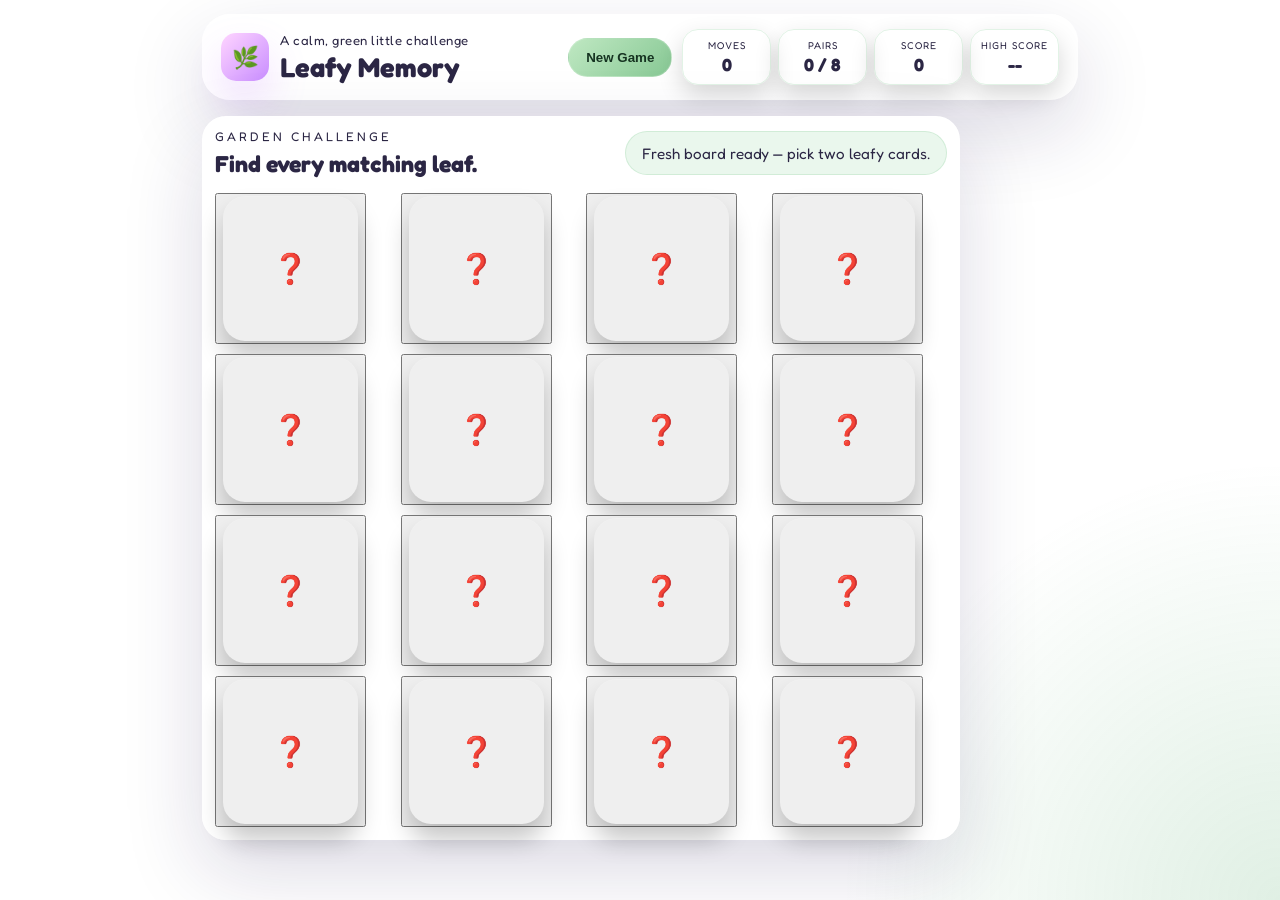
==== commit 6f7b897e: "Merge branch 'main' of https://github.com/bysehrish/Memory-Match" ====
--- a/index.html
+++ b/index.html
@@ -3,17 +3,21 @@
 <head>
   <meta charset="utf-8" />
   <meta name="viewport" content="width=device-width, initial-scale=1" />
-  <title>Memory Match — Kids Game</title>
-  <link rel="stylesheet" href="styles.css">
+  <meta name="theme-color" content="#e7f7e9" />
+  <title>Leafy Memory</title>
+  <link rel="preconnect" href="https://fonts.googleapis.com" />
+  <link rel="preconnect" href="https://fonts.gstatic.com" crossorigin />
+  <link href="https://fonts.googleapis.com/css2?family=Fredoka:wght@400;500;600;700&display=swap" rel="stylesheet" />
+  <link rel="stylesheet" href="styles.css" />
 </head>
 <body>
   <div class="page-shell">
     <header class="game-header">
       <div class="title-block">
-        <div class="title-badge">✨</div>
+        <div class="title-badge">🌿</div>
         <div>
-          <p class="subtitle">Sweet, safe, and playful</p>
-          <h2>Memory Match — Kids Game</h2>
+          <p class="subtitle">A calm, green little challenge</p>
+          <h1>Leafy Memory</h1>
         </div>
       </div>
 
@@ -30,15 +34,22 @@
 
     <main class="game-area">
       <section class="board-shell">
+        <div class="board-intro">
+          <div>
+            <p class="eyebrow">Garden challenge</p>
+            <h2>Find every matching leaf.</h2>
+          </div>
+          <div id="game-status" class="status-pill" aria-live="polite">Flip two cards to begin your leafy quest.</div>
+        </div>
         <div id="board" class="board" aria-label="Memory card matching board"></div>
       </section>
     </main>
 
     <div class="modal-overlay hidden" id="victory-modal" role="dialog" aria-modal="true" aria-labelledby="victory-title">
       <div class="modal-card">
-        <div class="modal-hero">🎊</div>
+        <div class="modal-hero">🎉</div>
         <h3 id="victory-title">You matched them all!</h3>
-        <p class="modal-copy">Your memory is magical — great job!</p>
+        <p class="modal-copy">Your memory is blooming beautifully.</p>
         <div class="modal-stats">
           <div><span>Moves</span><strong id="win-moves">0</strong></div>
           <div><span>Final Score</span><strong id="win-score">0</strong></div>
--- a/styles.css
+++ b/styles.css
@@ -8,32 +8,37 @@
   --primary: #7b46ff;
   --primary-soft: #b384ff;
   --shadow: 0 30px 80px rgba(29, 16, 83, 0.16);
-  /* viewport-derived sizing for a responsive 4x4 grid */
-  --board-viewport-offset: 260px; /* estimated header + paddings */
-  --card-size: clamp(40px, min(calc((100vh - var(--board-viewport-offset)) / 4 - 12px), calc((100vw - 48px) / 4)), 160px);
 }
 * { box-sizing: border-box; }
 html, body { margin: 0; min-height: 100%; }
 body {
-  font-family: 'Inter', system-ui, -apple-system, BlinkMacSystemFont, 'Segoe UI', sans-serif;
-  background: radial-gradient(circle at top left, rgba(255, 243, 182, 0.9), transparent 24%),
-              radial-gradient(circle at top right, rgba(179, 226, 255, 0.8), transparent 20%),
-              linear-gradient(180deg, #d0f1ff 0%, #fff7ca 100%);
+  font-family: 'Fredoka', 'Trebuchet MS', sans-serif;
+  background:
+    radial-gradient(circle at top left, rgba(109, 196, 130, 0.24), transparent 24%),
+    linear-gradient(135deg, var(--bg) 0%, var(--bg-deep) 100%);
   color: var(--text);
 }
+body::before {
+  content: '';
+  position: fixed;
+  inset: 0;
+  background: radial-gradient(circle at bottom right, rgba(83, 170, 106, 0.18), transparent 28%);
+  pointer-events: none;
+}
 img { display: block; max-width: 100%; }
-.page-shell { max-width: 980px; margin: 0 auto; padding: 18px 16px 24px; }
+.page-shell { max-width: 900px; margin: 0 auto; padding: 16px 12px 24px; }
 .game-header {
   display: flex;
   flex-wrap: wrap;
   align-items: center;
   justify-content: space-between;
-  gap: 18px;
-  padding: 18px 22px;
-  border-radius: 24px;
-  background: rgba(255,255,255,0.94);
+  gap: 14px;
+  padding: 16px 18px;
+  border-radius: 28px;
+  background: var(--panel);
   box-shadow: var(--shadow);
-  border: 1px solid rgba(255,255,255,0.85);
+  border: 1px solid rgba(255, 255, 255, 0.8);
+  backdrop-filter: blur(10px);
 }
 .title-block {
   display: flex;
@@ -41,23 +46,24 @@
   gap: 14px;
 }
 .title-badge {
-  width: clamp(44px, 7vw, 56px);
-  height: clamp(44px, 7vw, 56px);
-  border-radius: clamp(12px, 3vw, 18px);
+  width: 56px;
+  height: 56px;
+  border-radius: 18px;
   display: grid;
   place-items: center;
-  font-size: clamp(1rem, 2.2vw, 1.35rem);
+  font-size: 1.35rem;
   background: linear-gradient(135deg, #ffd5ff, #c88dff);
   box-shadow: 0 20px 40px rgba(178, 84, 255, 0.18);
 }
 .subtitle {
   margin: 0 0 6px;
-  color: var(--text-muted);
+  color: var(--muted);
   font-size: 0.95rem;
-}
-.game-header h2 {
+  letter-spacing: 0.04em;
+}
+.game-header h1 {
   margin: 0;
-  font-size: clamp(1.2rem, 2.6vw, 1.7rem);
+  font-size: 1.7rem;
 }
 .header-controls {
   display: flex;
@@ -66,19 +72,20 @@
   gap: 16px;
 }
 .primary-button {
-  background: linear-gradient(135deg, var(--primary), var(--primary-soft));
-  border: none;
-  color: white;
-  padding: 12px 22px;
+  background: linear-gradient(135deg, #bfe8c2 0%, #87c894 100%);
+  border: 1px solid rgba(255, 255, 255, 0.18);
+  color: #163321;
+  padding: 10px 18px;
   border-radius: 999px;
   font-weight: 700;
   cursor: pointer;
-  transition: transform 180ms ease, box-shadow 180ms ease;
-  box-shadow: 0 16px 34px rgba(123, 70, 255, 0.22);
+  transition: transform 180ms ease, box-shadow 180ms ease, background 180ms ease;
+  box-shadow: none;
 }
 .primary-button:hover {
-  transform: translateY(-2px);
-  box-shadow: 0 22px 48px rgba(123, 70, 255, 0.26);
+  transform: translateY(-1px);
+  background: linear-gradient(135deg, #cfeecf 0%, #95d1a2 100%);
+  box-shadow: none;
 }
 .score-board {
   display: grid;
@@ -86,49 +93,69 @@
   gap: 10px;
 }
 .score-chip {
-  background: rgba(255,255,255,0.96);
-  border: 1px solid rgba(255,255,255,0.9);
-  border-radius: 20px;
-  padding: 12px 14px;
+  background: var(--panel-strong);
+  border: 1px solid rgba(109, 196, 130, 0.2);
+  border-radius: 18px;
+  padding: 11px 12px;
   min-width: 84px;
   text-align: center;
-  box-shadow: 0 14px 30px rgba(55, 29, 107, 0.08);
+  box-shadow: 0 10px 24px rgba(0, 0, 0, 0.16);
 }
 .score-chip span {
   display: block;
   font-size: 0.72rem;
   text-transform: uppercase;
   letter-spacing: 0.14em;
-  color: var(--text-muted);
+  color: var(--muted);
 }
 .score-chip strong {
   display: block;
   margin-top: 6px;
-  font-size: 1.35rem;
+  font-size: 1.26rem;
   color: var(--text);
 }
 .game-area {
   margin-top: 28px;
-  display: grid;
-  place-items: start center;
 }
 .board-shell {
-  width: min(100%, 944px);
   padding: 18px;
   border-radius: 28px;
   background: rgba(255,255,255,0.96);
   box-shadow: var(--shadow);
-  border: 1px solid rgba(255,255,255,0.9);
+  border: 1px solid rgba(255, 255, 255, 0.85);
+  backdrop-filter: blur(8px);
+}
+.board-intro {
+  display: flex;
+  flex-wrap: wrap;
+  align-items: center;
+  justify-content: space-between;
+  gap: 12px;
+  margin-bottom: 16px;
+}
+.eyebrow {
+  margin: 0 0 6px;
+  font-size: 0.78rem;
+  text-transform: uppercase;
+  letter-spacing: 0.24em;
+  color: var(--accent-dark);
+}
+.board-intro h2 {
+  margin: 0;
+  font-size: clamp(1.15rem, 1.8vw, 1.45rem);
+}
+.status-pill {
+  background: rgba(109, 196, 130, 0.14);
+  color: var(--accent-strong);
+  padding: 0.7rem 1rem;
+  border-radius: 999px;
+  font-size: 0.95rem;
+  border: 1px solid rgba(109, 196, 130, 0.2);
 }
 .board {
   display: grid;
-  /* Force a 4-column layout using the computed card size so 4x4 fits viewport */
-  grid-template-columns: repeat(4, var(--card-size));
-  grid-auto-rows: var(--card-size);
-  gap: 12px;
-  align-items: start;
-  justify-content: center;
-  width: 100%;
+  grid-template-columns: repeat(4, minmax(0, 1fr));
+  gap: 14px;
 }
 .card {
   width: var(--card-size);
@@ -136,9 +163,6 @@
   aspect-ratio: 1 / 1;
   perspective: 1100px;
   min-height: 0;
-  padding: 0;
-  border: 0;
-  background: transparent;
 }
 .card-inner {
   width: 100%;
@@ -155,34 +179,35 @@
 .card-back {
   position: absolute;
   inset: 0;
-  border-radius: 26px;
+  border-radius: 16px;
   backface-visibility: hidden;
   display: grid;
   place-items: center;
   transition: box-shadow 180ms ease, transform 180ms ease;
 }
 .card-front {
-  background: linear-gradient(180deg, #fdfbff 0%, #f6e7ff 100%);
-  box-shadow: inset 0 1px 0 rgba(255,255,255,0.8), 0 18px 34px rgba(38, 24, 89, 0.08);
+  background: var(--card-front);
+  box-shadow: inset 0 1px 0 rgba(255,255,255,0.12), 0 16px 24px rgba(0, 0, 0, 0.22);
 }
 .card-front::before {
   content: '❓';
-  font-size: 2rem;
+  font-size: 1.85rem;
 }
 .card-back {
   transform: rotateY(180deg);
-  background: linear-gradient(180deg, #ffffff 0%, #ffd9ff 100%);
-  border: 1px solid rgba(255,255,255,0.85);
+  background: var(--card-back);
+  border: 1px solid rgba(109, 196, 130, 0.24);
 }
 .card-back .emoji {
-  font-size: clamp(2.2rem, 3vw, 3.6rem);
+  font-size: clamp(2rem, 3.2vw, 3.2rem);
+  filter: drop-shadow(0 6px 10px rgba(24, 63, 39, 0.12));
 }
 .card:hover:not(.revealed):not(.matched) .card-inner {
-  transform: translateY(-4px);
+  transform: translateY(-3px);
 }
 .card.revealed .card-front,
 .card.matched .card-front {
-  box-shadow: inset 0 1px 0 rgba(255,255,255,0.9), 0 24px 40px rgba(84, 63, 167, 0.16);
+  box-shadow: inset 0 1px 0 rgba(255,255,255,0.9), 0 20px 32px rgba(47, 107, 63, 0.14);
 }
 .card.matched .card-inner {
   animation: pop-match 240ms ease forwards;
@@ -195,7 +220,7 @@
 .modal-overlay {
   position: fixed;
   inset: 0;
-  background: rgba(35, 24, 67, 0.62);
+  background: rgba(24, 63, 39, 0.55);
   display: flex;
   align-items: center;
   justify-content: center;
@@ -212,7 +237,7 @@
   padding: 32px 28px;
   text-align: center;
   box-shadow: var(--shadow);
-  border: 1px solid rgba(255,255,255,0.82);
+  border: 1px solid rgba(255,255,255,0.84);
 }
 .modal-hero {
   font-size: 3rem;
@@ -220,38 +245,38 @@
 }
 .modal-card h3 {
   margin: 0;
-  font-size: 2rem;
+  font-size: 1.8rem;
 }
 .modal-copy {
-  margin: 14px auto 20px;
-  color: var(--text-muted);
-  font-size: 1.05rem;
-  max-width: 350px;
-  line-height: 1.7;
+  margin: 12px auto 18px;
+  color: var(--muted);
+  font-size: 1rem;
+  max-width: 340px;
+  line-height: 1.6;
 }
 .modal-stats {
   display: grid;
   grid-template-columns: repeat(3, minmax(0, 1fr));
-  gap: 12px;
-  margin-bottom: 22px;
+  gap: 10px;
+  margin-bottom: 20px;
 }
 .modal-stats div {
-  background: #fbf6ff;
-  border: 1px solid #f6edff;
-  border-radius: 18px;
-  padding: 14px 12px;
+  background: #f4fdf5;
+  border: 1px solid #e4f4e8;
+  border-radius: 16px;
+  padding: 12px 10px;
 }
 .modal-stats span {
   display: block;
-  color: var(--text-muted);
-  font-size: 0.75rem;
+  color: var(--muted);
+  font-size: 0.72rem;
   text-transform: uppercase;
   letter-spacing: 0.12em;
 }
 .modal-stats strong {
   display: block;
   margin-top: 8px;
-  font-size: 1.35rem;
+  font-size: 1.2rem;
   color: var(--text);
 }
 .confetti-layer {
@@ -333,16 +358,26 @@
   .card-back { border-radius: clamp(14px, 1.8vw, 22px); }
 }
 @media (max-width: 900px) {
-  .hero-banner { grid-template-columns: 1fr; }
-  .hero-copy { padding: 22px; }
-  .score-board { grid-template-columns: repeat(2, minmax(0, auto)); width: 100%; }
+  .game-header {
+    flex-direction: column;
+    align-items: flex-start;
+  }
+  .header-controls {
+    width: 100%;
+    justify-content: space-between;
+  }
+  .score-board {
+    grid-template-columns: repeat(2, minmax(0, 1fr));
+    width: 100%;
+  }
 }
 @media (max-width: 700px) {
   .page-shell { padding: 20px 16px 28px; }
   .game-header { padding: 20px 20px; }
-  .board { grid-template-columns: repeat(4, minmax(48px, 1fr)); gap: 10px; }
+  .board { gap: 14px; }
 }
 @media (max-width: 600px) {
+  .hero-copy h1 { font-size: 2.3rem; }
   .game-header { flex-direction: column; align-items: stretch; }
   .header-controls { justify-content: center; }
   .score-board { grid-template-columns: repeat(2, minmax(0, 1fr)); }
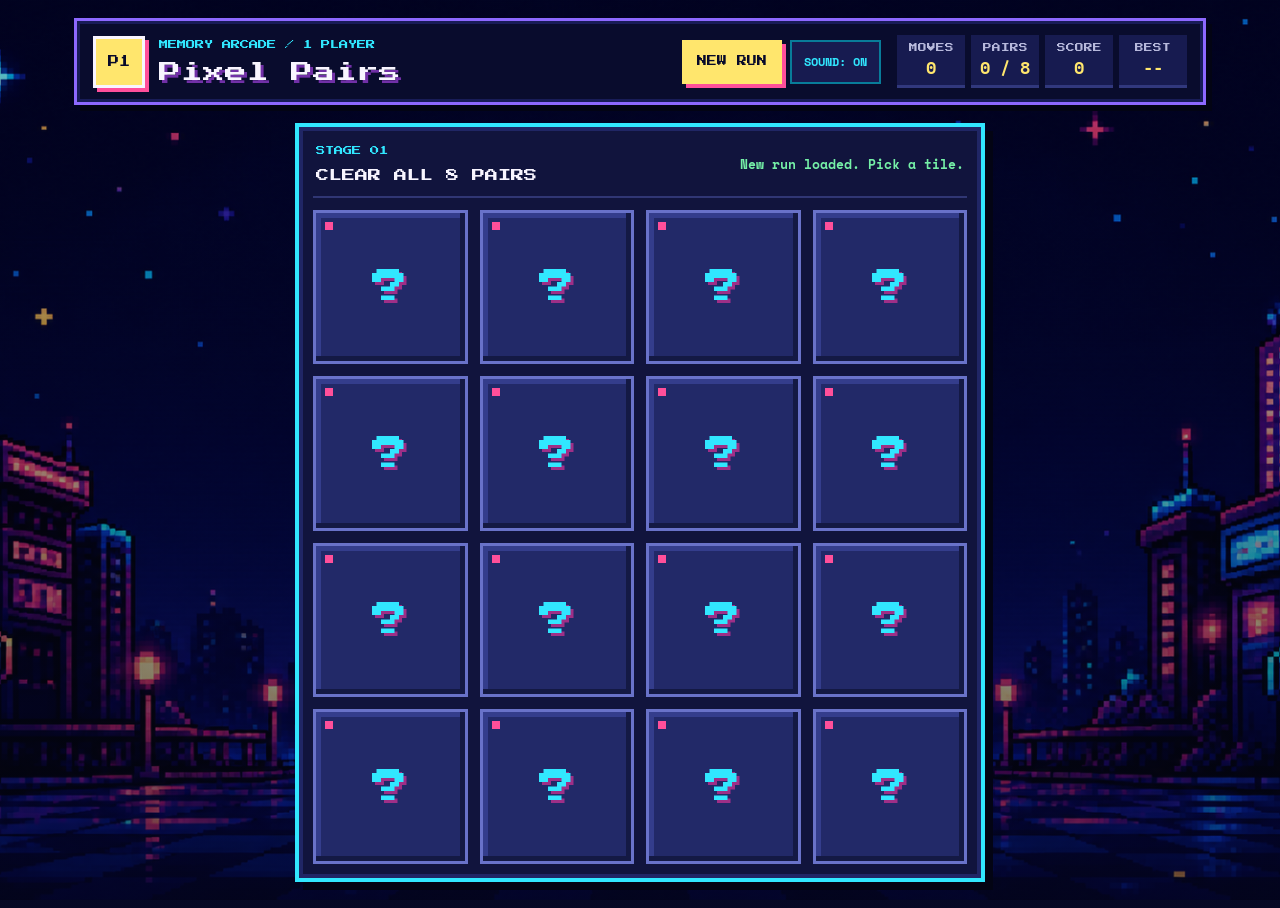
==== commit f78584e9: "Redesign game with responsive retro UI" ====
--- a/index.html
+++ b/index.html
@@ -3,43 +3,46 @@
 <head>
   <meta charset="utf-8" />
   <meta name="viewport" content="width=device-width, initial-scale=1" />
-  <meta name="theme-color" content="#e7f7e9" />
-  <title>Leafy Memory</title>
+  <meta name="theme-color" content="#080a2a" />
+  <title>Pixel Pairs — Memory Arcade</title>
   <link rel="preconnect" href="https://fonts.googleapis.com" />
   <link rel="preconnect" href="https://fonts.gstatic.com" crossorigin />
-  <link href="https://fonts.googleapis.com/css2?family=Fredoka:wght@400;500;600;700&display=swap" rel="stylesheet" />
+  <link href="https://fonts.googleapis.com/css2?family=Press+Start+2P&family=Space+Mono:wght@400;700&display=swap" rel="stylesheet" />
   <link rel="stylesheet" href="styles.css" />
 </head>
 <body>
   <div class="page-shell">
-    <header class="game-header">
+    <header class="game-header" aria-label="Game controls and score">
       <div class="title-block">
-        <div class="title-badge">🌿</div>
+        <div class="title-badge" aria-hidden="true">P1</div>
         <div>
-          <p class="subtitle">A calm, green little challenge</p>
-          <h1>Leafy Memory</h1>
+          <p class="subtitle">Memory arcade / 1 player</p>
+          <h1>Pixel Pairs</h1>
         </div>
       </div>
 
       <div class="header-controls">
-        <button id="new-game" class="primary-button">New Game</button>
+        <div class="button-row">
+          <button id="new-game" class="primary-button">New run</button>
+          <button id="sound-toggle" class="icon-button" type="button" aria-pressed="false" aria-label="Mute game sounds">Sound: on</button>
+        </div>
         <div class="score-board">
           <div class="score-chip"><span>Moves</span><strong id="moves">0</strong></div>
           <div class="score-chip"><span>Pairs</span><strong id="pairs">0 / 8</strong></div>
           <div class="score-chip"><span>Score</span><strong id="score">0</strong></div>
-          <div class="score-chip"><span>High Score</span><strong id="high-score">--</strong></div>
+          <div class="score-chip"><span>Best</span><strong id="high-score">--</strong></div>
         </div>
       </div>
     </header>
 
     <main class="game-area">
-      <section class="board-shell">
+      <section class="board-shell" aria-labelledby="board-title">
         <div class="board-intro">
           <div>
-            <p class="eyebrow">Garden challenge</p>
-            <h2>Find every matching leaf.</h2>
+            <p class="eyebrow">Stage 01</p>
+            <h2 id="board-title">Clear all 8 pairs</h2>
           </div>
-          <div id="game-status" class="status-pill" aria-live="polite">Flip two cards to begin your leafy quest.</div>
+          <div id="game-status" class="status-display" aria-live="polite">Select two tiles to start.</div>
         </div>
         <div id="board" class="board" aria-label="Memory card matching board"></div>
       </section>
@@ -47,15 +50,16 @@
 
     <div class="modal-overlay hidden" id="victory-modal" role="dialog" aria-modal="true" aria-labelledby="victory-title">
       <div class="modal-card">
-        <div class="modal-hero">🎉</div>
-        <h3 id="victory-title">You matched them all!</h3>
-        <p class="modal-copy">Your memory is blooming beautifully.</p>
+        <div class="modal-hero" aria-hidden="true">🏆</div>
+        <p class="eyebrow">Stage complete</p>
+        <h3 id="victory-title">Perfect clear!</h3>
+        <p class="modal-copy">You owned the board. Queue another run and beat your score.</p>
         <div class="modal-stats">
           <div><span>Moves</span><strong id="win-moves">0</strong></div>
           <div><span>Final Score</span><strong id="win-score">0</strong></div>
           <div><span>Best Score</span><strong id="win-high-score">--</strong></div>
         </div>
-        <button id="modal-replay" class="primary-button">Play Again</button>
+        <button id="modal-replay" class="primary-button">Run it back</button>
       </div>
     </div>
 
--- a/styles.css
+++ b/styles.css
@@ -1,397 +1,385 @@
-﻿:root {
-  --sky: #7ce6ff;
-  --sun: #fff59d;
-  --cloud: #ffffff;
-  --card: #fffdf9;
-  --text: #2b2644;
-  --text-muted: #6f6d8d;
-  --primary: #7b46ff;
-  --primary-soft: #b384ff;
-  --shadow: 0 30px 80px rgba(29, 16, 83, 0.16);
-}
+:root {
+  --ink: #f8f5ff;
+  --muted: #b7b9dc;
+  --night: #080a2a;
+  --panel: #11143d;
+  --panel-deep: #090c2d;
+  --cyan: #31e7ff;
+  --cyan-dark: #087c99;
+  --pink: #ff4f9a;
+  --yellow: #ffe66d;
+  --violet: #8d68ff;
+  --success: #75f0a7;
+  --danger: #ff7b72;
+  --pixel-shadow: 6px 6px 0 #030414;
+  --font-pixel: 'Press Start 2P', ui-monospace, monospace;
+  --font-ui: 'Space Mono', ui-monospace, monospace;
+  --z-modal-backdrop: 40;
+  --z-modal: 50;
+  --z-effects: 60;
+}
+
 * { box-sizing: border-box; }
-html, body { margin: 0; min-height: 100%; }
+html { min-height: 100%; background: var(--night); }
 body {
-  font-family: 'Fredoka', 'Trebuchet MS', sans-serif;
+  min-width: 320px;
+  min-height: 100vh;
+  min-height: 100dvh;
+  margin: 0;
+  overflow-x: hidden;
+  color: var(--ink);
+  font-family: var(--font-ui);
   background:
-    radial-gradient(circle at top left, rgba(109, 196, 130, 0.24), transparent 24%),
-    linear-gradient(135deg, var(--bg) 0%, var(--bg-deep) 100%);
-  color: var(--text);
-}
-body::before {
+    linear-gradient(rgba(5, 7, 31, 0.24), rgba(5, 7, 31, 0.56)),
+    url('assets/pixel-arcade-bg.png') center bottom / cover fixed no-repeat,
+    var(--night);
+}
+
+body::after {
   content: '';
   position: fixed;
   inset: 0;
-  background: radial-gradient(circle at bottom right, rgba(83, 170, 106, 0.18), transparent 28%);
+  z-index: -1;
   pointer-events: none;
-}
-img { display: block; max-width: 100%; }
-.page-shell { max-width: 900px; margin: 0 auto; padding: 16px 12px 24px; }
+  opacity: 0.12;
+  background: linear-gradient(transparent 50%, rgba(0, 0, 0, 0.35) 50%);
+  background-size: 100% 4px;
+}
+
+button { font: inherit; }
+.page-shell {
+  width: min(1180px, 100%);
+  min-height: 100vh;
+  min-height: 100dvh;
+  margin: 0 auto;
+  padding: 18px 24px 26px;
+  display: flex;
+  flex-direction: column;
+}
+
 .game-header {
   display: flex;
-  flex-wrap: wrap;
+  align-items: center;
+  justify-content: space-between;
+  gap: 24px;
+  padding: 14px 16px;
+  background: var(--panel-deep);
+  border: 3px solid var(--violet);
+  box-shadow: var(--pixel-shadow), inset 0 0 0 3px #181c57;
+}
+
+.title-block,
+.header-controls,
+.button-row {
+  display: flex;
+  align-items: center;
+}
+.title-block { gap: 14px; flex: 0 0 auto; }
+.title-badge {
+  width: 52px;
+  height: 52px;
+  display: grid;
+  place-items: center;
+  color: var(--night);
+  background: var(--yellow);
+  border: 3px solid var(--ink);
+  box-shadow: 4px 4px 0 var(--pink);
+  font: 0.7rem var(--font-pixel);
+}
+.subtitle,
+.eyebrow {
+  margin: 0 0 8px;
+  color: var(--cyan);
+  font: 0.58rem/1.5 var(--font-pixel);
+  text-transform: uppercase;
+}
+.game-header h1 {
+  margin: 0;
+  color: var(--ink);
+  font: 1.36rem/1.2 var(--font-pixel);
+  text-shadow: 3px 3px 0 #7130a7;
+}
+.header-controls { justify-content: flex-end; gap: 16px; min-width: 0; }
+.button-row { gap: 8px; }
+
+.primary-button,
+.icon-button {
+  min-height: 44px;
+  border: 0;
+  cursor: pointer;
+  text-transform: uppercase;
+  transition: transform 140ms ease-out, background-color 140ms ease-out;
+}
+.primary-button {
+  padding: 11px 15px;
+  color: var(--night);
+  background: var(--yellow);
+  box-shadow: 4px 4px 0 var(--pink);
+  font: 0.62rem/1.4 var(--font-pixel);
+}
+.icon-button {
+  padding: 10px 12px;
+  color: var(--cyan);
+  background: #171b50;
+  border: 2px solid var(--cyan-dark);
+  font: 700 0.72rem var(--font-ui);
+}
+.primary-button:hover,
+.primary-button:focus-visible { background: #fff3a9; transform: translate(-1px, -1px); }
+.icon-button:hover,
+.icon-button:focus-visible { color: var(--night); background: var(--cyan); }
+.primary-button:active,
+.icon-button:active { transform: translate(3px, 3px); }
+
+.score-board {
+  display: grid;
+  grid-template-columns: repeat(4, minmax(66px, 1fr));
+  gap: 6px;
+}
+.score-chip {
+  min-width: 68px;
+  padding: 8px 9px;
+  text-align: center;
+  background: #171b50;
+  border-bottom: 3px solid #31387d;
+}
+.score-chip span {
+  display: block;
+  color: var(--muted);
+  font: 0.54rem/1.2 var(--font-pixel);
+  text-transform: uppercase;
+}
+.score-chip strong {
+  display: block;
+  margin-top: 7px;
+  color: var(--yellow);
+  font: 700 1.05rem/1 var(--font-ui);
+}
+
+.game-area {
+  flex: 1;
+  min-height: 0;
+  display: grid;
+  place-items: center;
+  padding-top: 18px;
+}
+.board-shell {
+  width: min(100%, 720px, calc(100vh - 210px));
+  width: min(100%, 720px, calc(100dvh - 210px));
+  padding: 14px;
+  background: var(--panel);
+  border: 4px solid var(--cyan);
+  box-shadow: 8px 8px 0 #030414, inset 0 0 0 4px #202665;
+}
+.board-intro {
+  min-height: 54px;
+  display: flex;
   align-items: center;
   justify-content: space-between;
   gap: 14px;
-  padding: 16px 18px;
-  border-radius: 28px;
-  background: var(--panel);
-  box-shadow: var(--shadow);
-  border: 1px solid rgba(255, 255, 255, 0.8);
-  backdrop-filter: blur(10px);
-}
-.title-block {
-  display: flex;
-  align-items: center;
-  gap: 14px;
-}
-.title-badge {
-  width: 56px;
-  height: 56px;
-  border-radius: 18px;
-  display: grid;
-  place-items: center;
-  font-size: 1.35rem;
-  background: linear-gradient(135deg, #ffd5ff, #c88dff);
-  box-shadow: 0 20px 40px rgba(178, 84, 255, 0.18);
-}
-.subtitle {
-  margin: 0 0 6px;
-  color: var(--muted);
-  font-size: 0.95rem;
-  letter-spacing: 0.04em;
-}
-.game-header h1 {
-  margin: 0;
-  font-size: 1.7rem;
-}
-.header-controls {
-  display: flex;
-  flex-wrap: wrap;
-  align-items: center;
-  gap: 16px;
-}
-.primary-button {
-  background: linear-gradient(135deg, #bfe8c2 0%, #87c894 100%);
-  border: 1px solid rgba(255, 255, 255, 0.18);
-  color: #163321;
-  padding: 10px 18px;
-  border-radius: 999px;
-  font-weight: 700;
-  cursor: pointer;
-  transition: transform 180ms ease, box-shadow 180ms ease, background 180ms ease;
-  box-shadow: none;
-}
-.primary-button:hover {
-  transform: translateY(-1px);
-  background: linear-gradient(135deg, #cfeecf 0%, #95d1a2 100%);
-  box-shadow: none;
-}
-.score-board {
-  display: grid;
-  grid-template-columns: repeat(4, minmax(0, 1fr));
-  gap: 10px;
-}
-.score-chip {
-  background: var(--panel-strong);
-  border: 1px solid rgba(109, 196, 130, 0.2);
-  border-radius: 18px;
-  padding: 11px 12px;
-  min-width: 84px;
-  text-align: center;
-  box-shadow: 0 10px 24px rgba(0, 0, 0, 0.16);
-}
-.score-chip span {
-  display: block;
-  font-size: 0.72rem;
-  text-transform: uppercase;
-  letter-spacing: 0.14em;
-  color: var(--muted);
-}
-.score-chip strong {
-  display: block;
-  margin-top: 6px;
-  font-size: 1.26rem;
-  color: var(--text);
-}
-.game-area {
-  margin-top: 28px;
-}
-.board-shell {
-  padding: 18px;
-  border-radius: 28px;
-  background: rgba(255,255,255,0.96);
-  box-shadow: var(--shadow);
-  border: 1px solid rgba(255, 255, 255, 0.85);
-  backdrop-filter: blur(8px);
-}
-.board-intro {
-  display: flex;
-  flex-wrap: wrap;
-  align-items: center;
-  justify-content: space-between;
-  gap: 12px;
-  margin-bottom: 16px;
-}
-.eyebrow {
-  margin: 0 0 6px;
-  font-size: 0.78rem;
-  text-transform: uppercase;
-  letter-spacing: 0.24em;
-  color: var(--accent-dark);
+  margin-bottom: 12px;
+  padding: 3px 3px 10px;
+  border-bottom: 2px solid #303674;
 }
 .board-intro h2 {
   margin: 0;
-  font-size: clamp(1.15rem, 1.8vw, 1.45rem);
-}
-.status-pill {
-  background: rgba(109, 196, 130, 0.14);
-  color: var(--accent-strong);
-  padding: 0.7rem 1rem;
-  border-radius: 999px;
-  font-size: 0.95rem;
-  border: 1px solid rgba(109, 196, 130, 0.2);
-}
+  font: 0.82rem/1.5 var(--font-pixel);
+  text-transform: uppercase;
+}
+.status-display {
+  max-width: 310px;
+  color: var(--success);
+  font: 700 0.82rem/1.35 var(--font-ui);
+  text-align: right;
+}
+
 .board {
   display: grid;
   grid-template-columns: repeat(4, minmax(0, 1fr));
-  gap: 14px;
+  gap: clamp(7px, 1.2vw, 12px);
 }
 .card {
-  width: var(--card-size);
-  height: var(--card-size);
-  aspect-ratio: 1 / 1;
-  perspective: 1100px;
-  min-height: 0;
+  width: 100%;
+  min-width: 0;
+  padding: 0;
+  border: 0;
+  background: transparent;
+  aspect-ratio: 1;
+  perspective: 900px;
 }
 .card-inner {
+  position: relative;
   width: 100%;
   height: 100%;
-  position: relative;
+  cursor: pointer;
   transform-style: preserve-3d;
-  transition: transform 0.55s ease;
-  cursor: pointer;
-}
-.card.revealed .card-inner {
-  transform: rotateY(180deg);
-}
+  transition: transform 360ms cubic-bezier(.2, .8, .2, 1);
+}
+.card.revealed .card-inner { transform: rotateY(180deg); }
 .card-front,
 .card-back {
   position: absolute;
   inset: 0;
-  border-radius: 16px;
+  display: grid;
+  place-items: center;
+  overflow: hidden;
   backface-visibility: hidden;
-  display: grid;
-  place-items: center;
-  transition: box-shadow 180ms ease, transform 180ms ease;
 }
 .card-front {
-  background: var(--card-front);
-  box-shadow: inset 0 1px 0 rgba(255,255,255,0.12), 0 16px 24px rgba(0, 0, 0, 0.22);
+  background: #222968;
+  border: 3px solid #6972c9;
+  box-shadow: inset -5px -5px 0 #141944, inset 5px 5px 0 #343d8c;
 }
 .card-front::before {
-  content: '❓';
-  font-size: 1.85rem;
+  content: '?';
+  color: var(--cyan);
+  font: clamp(1.2rem, 4vmin, 2.7rem)/1 var(--font-pixel);
+  text-shadow: 3px 3px 0 #9e2f87;
+}
+.card-front::after {
+  content: '';
+  position: absolute;
+  width: 8px;
+  height: 8px;
+  top: 9px;
+  left: 9px;
+  background: var(--pink);
+  box-shadow: calc(100% + 8px) 0 0 var(--yellow);
 }
 .card-back {
   transform: rotateY(180deg);
-  background: var(--card-back);
-  border: 1px solid rgba(109, 196, 130, 0.24);
+  background: #f3f0ff;
+  border: 4px solid var(--pink);
+  box-shadow: inset -6px -6px 0 #a6a1d5;
 }
 .card-back .emoji {
-  font-size: clamp(2rem, 3.2vw, 3.2rem);
-  filter: drop-shadow(0 6px 10px rgba(24, 63, 39, 0.12));
-}
-.card:hover:not(.revealed):not(.matched) .card-inner {
-  transform: translateY(-3px);
-}
-.card.revealed .card-front,
-.card.matched .card-front {
-  box-shadow: inset 0 1px 0 rgba(255,255,255,0.9), 0 20px 32px rgba(47, 107, 63, 0.14);
-}
-.card.matched .card-inner {
-  animation: pop-match 240ms ease forwards;
-}
-@keyframes pop-match {
-  0% { transform: rotateY(180deg) scale(1); }
-  50% { transform: rotateY(180deg) scale(1.08); }
-  100% { transform: rotateY(180deg) scale(1); }
-}
+  font-size: clamp(1.65rem, 5vmin, 3.5rem);
+  filter: saturate(1.2);
+}
+.card:hover:not(.revealed) .card-inner { transform: translateY(-4px); }
+.card:focus-visible { outline: 3px solid var(--yellow); outline-offset: 4px; }
+.card:focus-visible .card-front { border-color: var(--yellow); }
+.card.matched .card-back { border-color: var(--success); }
+.card.matched .card-inner { animation: match-pulse 260ms ease-out; }
+.board.is-shuffling { animation: board-glitch 240ms steps(2, end); }
+
+@keyframes match-pulse {
+  50% { transform: rotateY(180deg) scale(1.08); filter: brightness(1.35); }
+}
+@keyframes board-glitch {
+  25% { transform: translateX(-4px); filter: hue-rotate(35deg); }
+  75% { transform: translateX(4px); }
+}
+
 .modal-overlay {
   position: fixed;
   inset: 0;
-  background: rgba(24, 63, 39, 0.55);
-  display: flex;
-  align-items: center;
-  justify-content: center;
+  z-index: var(--z-modal-backdrop);
+  display: grid;
+  place-items: center;
   padding: 20px;
-  z-index: 50;
-}
-.modal-overlay.hidden {
-  display: none;
-}
+  background: rgba(3, 4, 20, 0.86);
+}
+.modal-overlay.hidden { display: none; }
 .modal-card {
-  width: min(520px, 100%);
-  border-radius: 30px;
-  background: white;
-  padding: 32px 28px;
+  z-index: var(--z-modal);
+  width: min(500px, 100%);
+  padding: 28px;
   text-align: center;
-  box-shadow: var(--shadow);
-  border: 1px solid rgba(255,255,255,0.84);
-}
-.modal-hero {
-  font-size: 3rem;
-  margin-bottom: 16px;
-}
-.modal-card h3 {
-  margin: 0;
-  font-size: 1.8rem;
-}
-.modal-copy {
-  margin: 12px auto 18px;
-  color: var(--muted);
-  font-size: 1rem;
-  max-width: 340px;
-  line-height: 1.6;
-}
-.modal-stats {
-  display: grid;
-  grid-template-columns: repeat(3, minmax(0, 1fr));
-  gap: 10px;
-  margin-bottom: 20px;
-}
-.modal-stats div {
-  background: #f4fdf5;
-  border: 1px solid #e4f4e8;
-  border-radius: 16px;
-  padding: 12px 10px;
-}
-.modal-stats span {
-  display: block;
-  color: var(--muted);
-  font-size: 0.72rem;
-  text-transform: uppercase;
-  letter-spacing: 0.12em;
-}
-.modal-stats strong {
-  display: block;
-  margin-top: 8px;
-  font-size: 1.2rem;
-  color: var(--text);
-}
-.confetti-layer {
-  position: fixed;
-  inset: 0;
-  pointer-events: none;
-  z-index: 45;
-}
+  background: var(--panel);
+  border: 4px solid var(--yellow);
+  box-shadow: 10px 10px 0 var(--pink);
+}
+.modal-hero { margin-bottom: 12px; font-size: 3rem; }
+.modal-card h3 { margin: 0; font: 1.3rem/1.5 var(--font-pixel); }
+.modal-copy { max-width: 420px; margin: 15px auto 20px; color: var(--muted); line-height: 1.55; }
+.modal-stats { display: grid; grid-template-columns: repeat(3, 1fr); gap: 8px; margin-bottom: 22px; }
+.modal-stats div { padding: 12px 7px; background: var(--panel-deep); border-bottom: 3px solid var(--violet); }
+.modal-stats span { display: block; color: var(--muted); font: 0.52rem/1.4 var(--font-pixel); text-transform: uppercase; }
+.modal-stats strong { display: block; margin-top: 8px; color: var(--yellow); font-size: 1.15rem; }
+
+.confetti-layer { position: fixed; inset: 0; z-index: var(--z-effects); pointer-events: none; }
 .confetti-piece,
 .sparkle-piece,
-.match-burst-piece {
-  position: absolute;
-  pointer-events: none;
-  opacity: 0;
-}
-.confetti-piece {
-  width: 10px;
-  height: 18px;
-  border-radius: 4px;
-}
-.sparkle-piece {
-  width: 12px;
-  height: 12px;
-  border-radius: 999px;
-}
-.match-burst-piece {
-  font-size: 1.1rem;
-  line-height: 1;
-  transform: translate(-50%, -50%);
-  will-change: transform, opacity;
-}
+.match-burst-piece { position: absolute; opacity: 0; pointer-events: none; }
+.confetti-piece { width: 10px; height: 16px; }
+.sparkle-piece { width: 10px; height: 10px; }
+.match-burst-piece { font-size: 1.1rem; transform: translate(-50%, -50%); }
+.sr-only { position: absolute; width: 1px; height: 1px; padding: 0; margin: -1px; overflow: hidden; clip: rect(0, 0, 0, 0); white-space: nowrap; border: 0; }
+
 @keyframes confetti-fall {
-  0% { opacity: 1; transform: translateY(0) rotate(0deg); }
-  100% { opacity: 0; transform: translateY(120vh) rotate(720deg); }
+  from { opacity: 1; transform: translateY(0) rotate(0); }
+  to { opacity: 0; transform: translateY(115vh) rotate(540deg); }
 }
 @keyframes match-burst {
-  0% {
-    opacity: 1;
-    transform: translate(-50%, -50%) scale(1) rotate(0deg);
+  from { opacity: 1; transform: translate(-50%, -50%) scale(.7); }
+  to { opacity: 0; transform: translate(calc(-50% + var(--dx)), calc(-50% + var(--dy))) scale(1.1) rotate(var(--rot)); }
+}
+@keyframes sparkle-pop {
+  from { opacity: 1; transform: scale(.2); }
+  to { opacity: 0; transform: scale(1.8) translateY(-40px); }
+}
+
+@media (max-width: 980px) {
+  .game-header { align-items: stretch; }
+  .header-controls { flex: 1; }
+  .score-board { flex: 1; }
+  .subtitle { display: none; }
+  .title-badge { width: 44px; height: 44px; }
+  .game-header h1 { font-size: 1rem; }
+}
+
+@media (max-width: 760px) {
+  body { background-attachment: scroll; }
+  .page-shell { padding: 12px; }
+  .game-header { flex-direction: column; gap: 12px; }
+  .title-block { justify-content: center; }
+  .header-controls { flex-direction: column; gap: 10px; }
+  .button-row { width: 100%; }
+  .button-row > * { flex: 1; }
+  .score-board { width: 100%; }
+  .board-shell { width: min(100%, 610px); }
+}
+
+@media (max-width: 520px) {
+  .page-shell { padding: 8px; }
+  .game-header { padding: 11px; border-width: 2px; box-shadow: 4px 4px 0 #030414; }
+  .title-badge { width: 38px; height: 38px; box-shadow: 3px 3px 0 var(--pink); }
+  .game-header h1 { font-size: 0.85rem; }
+  .score-chip { min-width: 0; padding: 7px 3px; }
+  .score-chip span { font-size: 0.42rem; }
+  .score-chip strong { font-size: 0.88rem; }
+  .game-area { padding-top: 11px; }
+  .board-shell { padding: 9px; border-width: 3px; box-shadow: 4px 4px 0 #030414; }
+  .board-intro { min-height: 44px; margin-bottom: 9px; }
+  .board-intro h2 { font-size: 0.62rem; }
+  .eyebrow { margin-bottom: 4px; font-size: 0.46rem; }
+  .status-display { max-width: 145px; font-size: 0.65rem; }
+  .card-front { border-width: 2px; }
+  .card-back { border-width: 3px; }
+  .modal-card { padding: 22px 14px; box-shadow: 6px 6px 0 var(--pink); }
+  .modal-stats { grid-template-columns: 1fr; }
+}
+
+@media (max-height: 720px) and (min-width: 761px) {
+  .page-shell { padding-block: 10px; }
+  .game-header { padding-block: 9px; }
+  .title-badge { width: 40px; height: 40px; }
+  .game-area { padding-top: 10px; }
+  .board-shell {
+    width: min(100%, calc(100vh - 180px));
+    width: min(100%, calc(100dvh - 180px));
+    padding: 10px;
   }
-  100% {
-    opacity: 0;
-    transform: translate(calc(-50% + var(--dx)), calc(-50% + var(--dy))) scale(1.2) rotate(var(--rot));
+  .board-intro { min-height: 44px; margin-bottom: 8px; }
+}
+
+@media (prefers-reduced-motion: reduce) {
+  *, *::before, *::after {
+    scroll-behavior: auto !important;
+    animation-duration: 1ms !important;
+    animation-iteration-count: 1 !important;
+    transition-duration: 1ms !important;
   }
-}
-@keyframes sparkle-pop {
-  0% { opacity: 1; transform: scale(0.2) translateY(0); }
-  40% { transform: scale(1.1) translateY(-22px); }
-  100% { opacity: 0; transform: scale(1.6) translateY(-50px); }
-}
-/* Keep the full game visible on typical 1024–1440px laptop screens. */
-@media (min-width: 901px) and (max-width: 1439px),
-       (min-width: 901px) and (max-height: 900px) {
-  .page-shell {
-    display: flex;
-    flex-direction: column;
-    padding-block: 14px 18px;
-  }
-  .game-header { flex-wrap: nowrap; gap: 14px; padding: 14px 18px; }
-  .title-block { gap: 11px; }
-  .title-badge { width: 48px; height: 48px; border-radius: 15px; }
-  .subtitle { margin-bottom: 3px; font-size: 0.82rem; }
-  .game-header h2 { font-size: clamp(1.25rem, 2vw, 1.55rem); }
-  .header-controls { flex-wrap: nowrap; gap: 10px; }
-  .primary-button { padding: 11px 17px; white-space: nowrap; }
-  .score-board { gap: 7px; }
-  .score-chip { min-width: 70px; padding: 9px 10px; border-radius: 16px; }
-  .score-chip span { font-size: 0.62rem; letter-spacing: 0.1em; }
-  .score-chip strong { margin-top: 3px; font-size: 1.1rem; }
-  .game-area { flex: 1; min-height: 0; margin-top: 16px; align-items: start; }
-  .board-shell {
-    width: min(100%, calc(100vh - 142px));
-    width: min(100%, calc(100dvh - 142px));
-    padding: 12px;
-    border-radius: 24px;
-  }
-  .board { gap: 10px; }
-  .card-front,
-  .card-back { border-radius: clamp(14px, 1.8vw, 22px); }
-}
-@media (max-width: 900px) {
-  .game-header {
-    flex-direction: column;
-    align-items: flex-start;
-  }
-  .header-controls {
-    width: 100%;
-    justify-content: space-between;
-  }
-  .score-board {
-    grid-template-columns: repeat(2, minmax(0, 1fr));
-    width: 100%;
-  }
-}
-@media (max-width: 700px) {
-  .page-shell { padding: 20px 16px 28px; }
-  .game-header { padding: 20px 20px; }
-  .board { gap: 14px; }
-}
-@media (max-width: 600px) {
-  .hero-copy h1 { font-size: 2.3rem; }
-  .game-header { flex-direction: column; align-items: stretch; }
-  .header-controls { justify-content: center; }
-  .score-board { grid-template-columns: repeat(2, minmax(0, 1fr)); }
-  .primary-button { padding: 10px 16px; font-size: 0.95rem; }
-}
-@media (max-width: 420px) {
-  .board { grid-template-columns: repeat(4, minmax(40px, 1fr)); gap: 8px; }
-  .modal-card { padding: 20px; }
-  .modal-hero { font-size: 2rem; }
-}
-
-@media (max-width: 480px) {
-  .page-shell { max-width: 100%; padding-left: 12px; padding-right: 12px; }
-  .score-chip { min-width: 0; padding: 10px 8px; font-size: 0.9rem; }
-  .header-controls { gap: 8px; align-items: center; }
-  .title-block { gap: 10px; }
-}
+  body::after { display: none; }
+}
